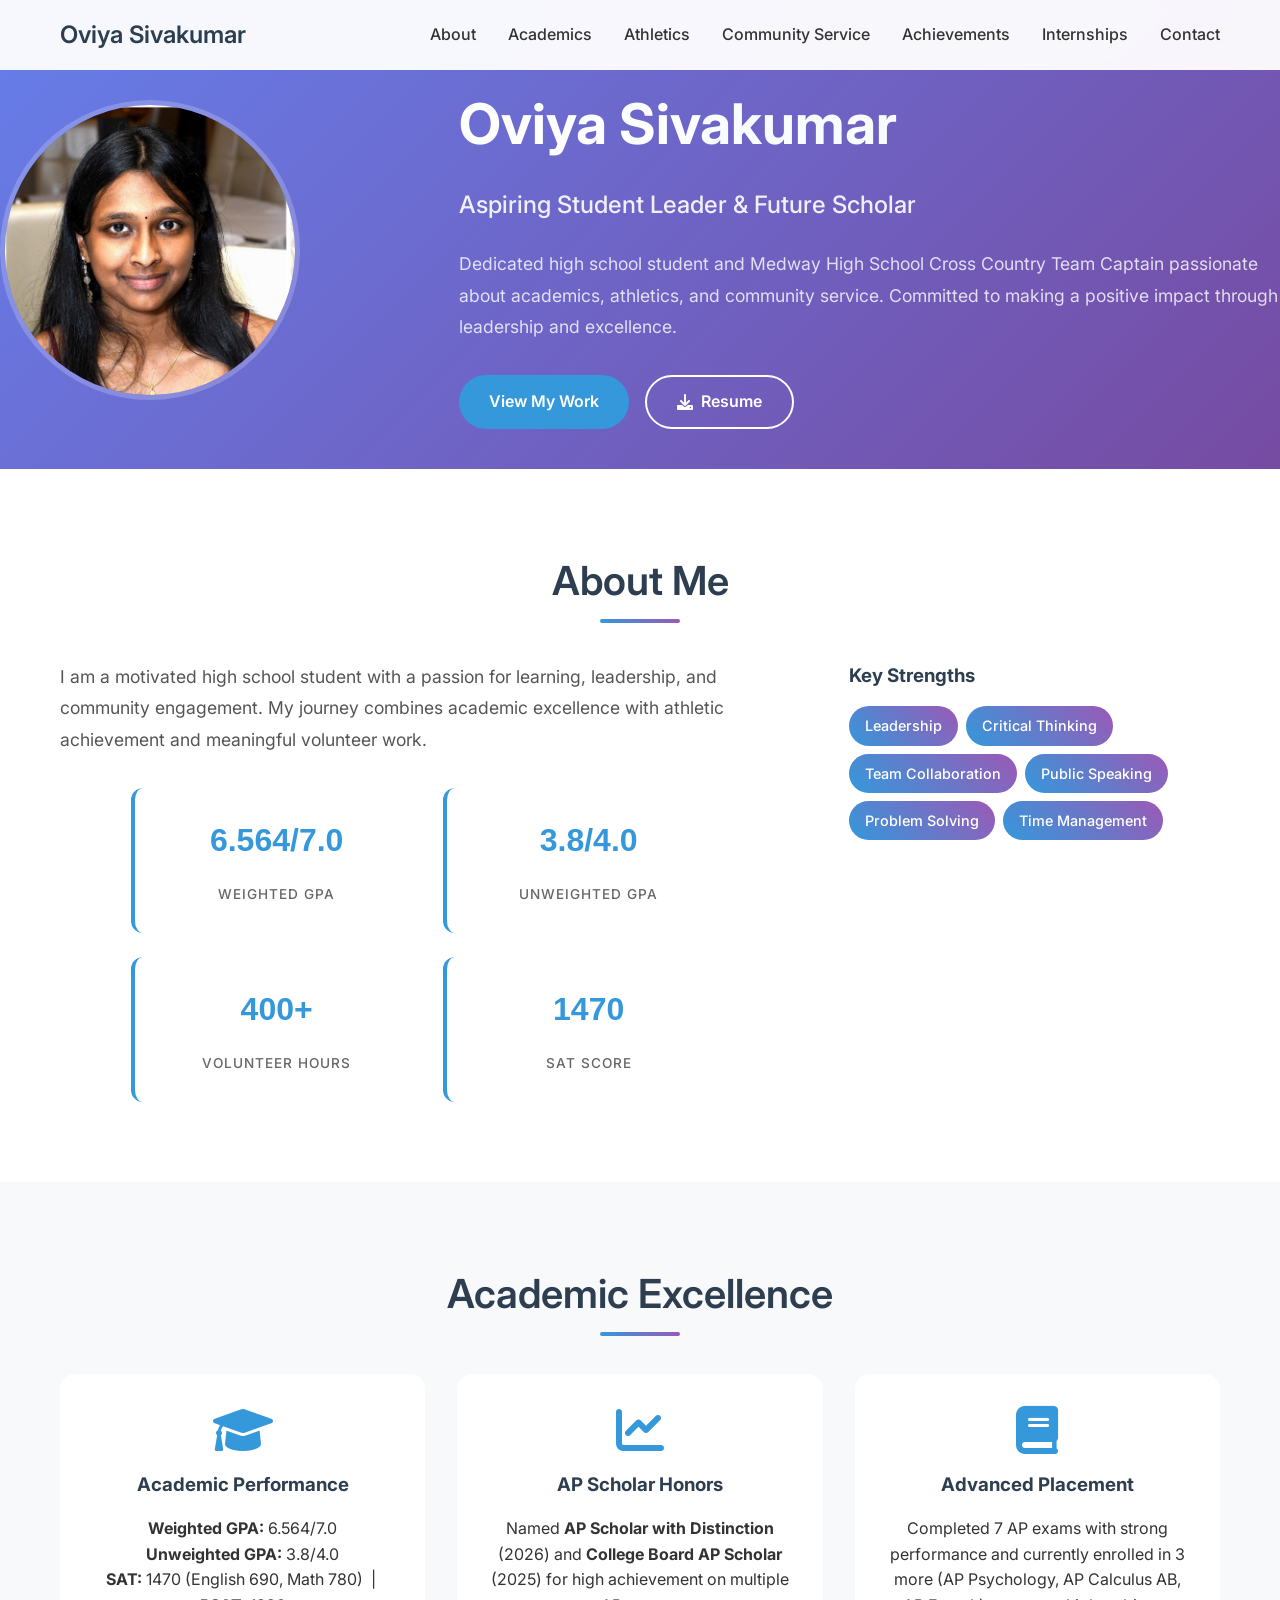
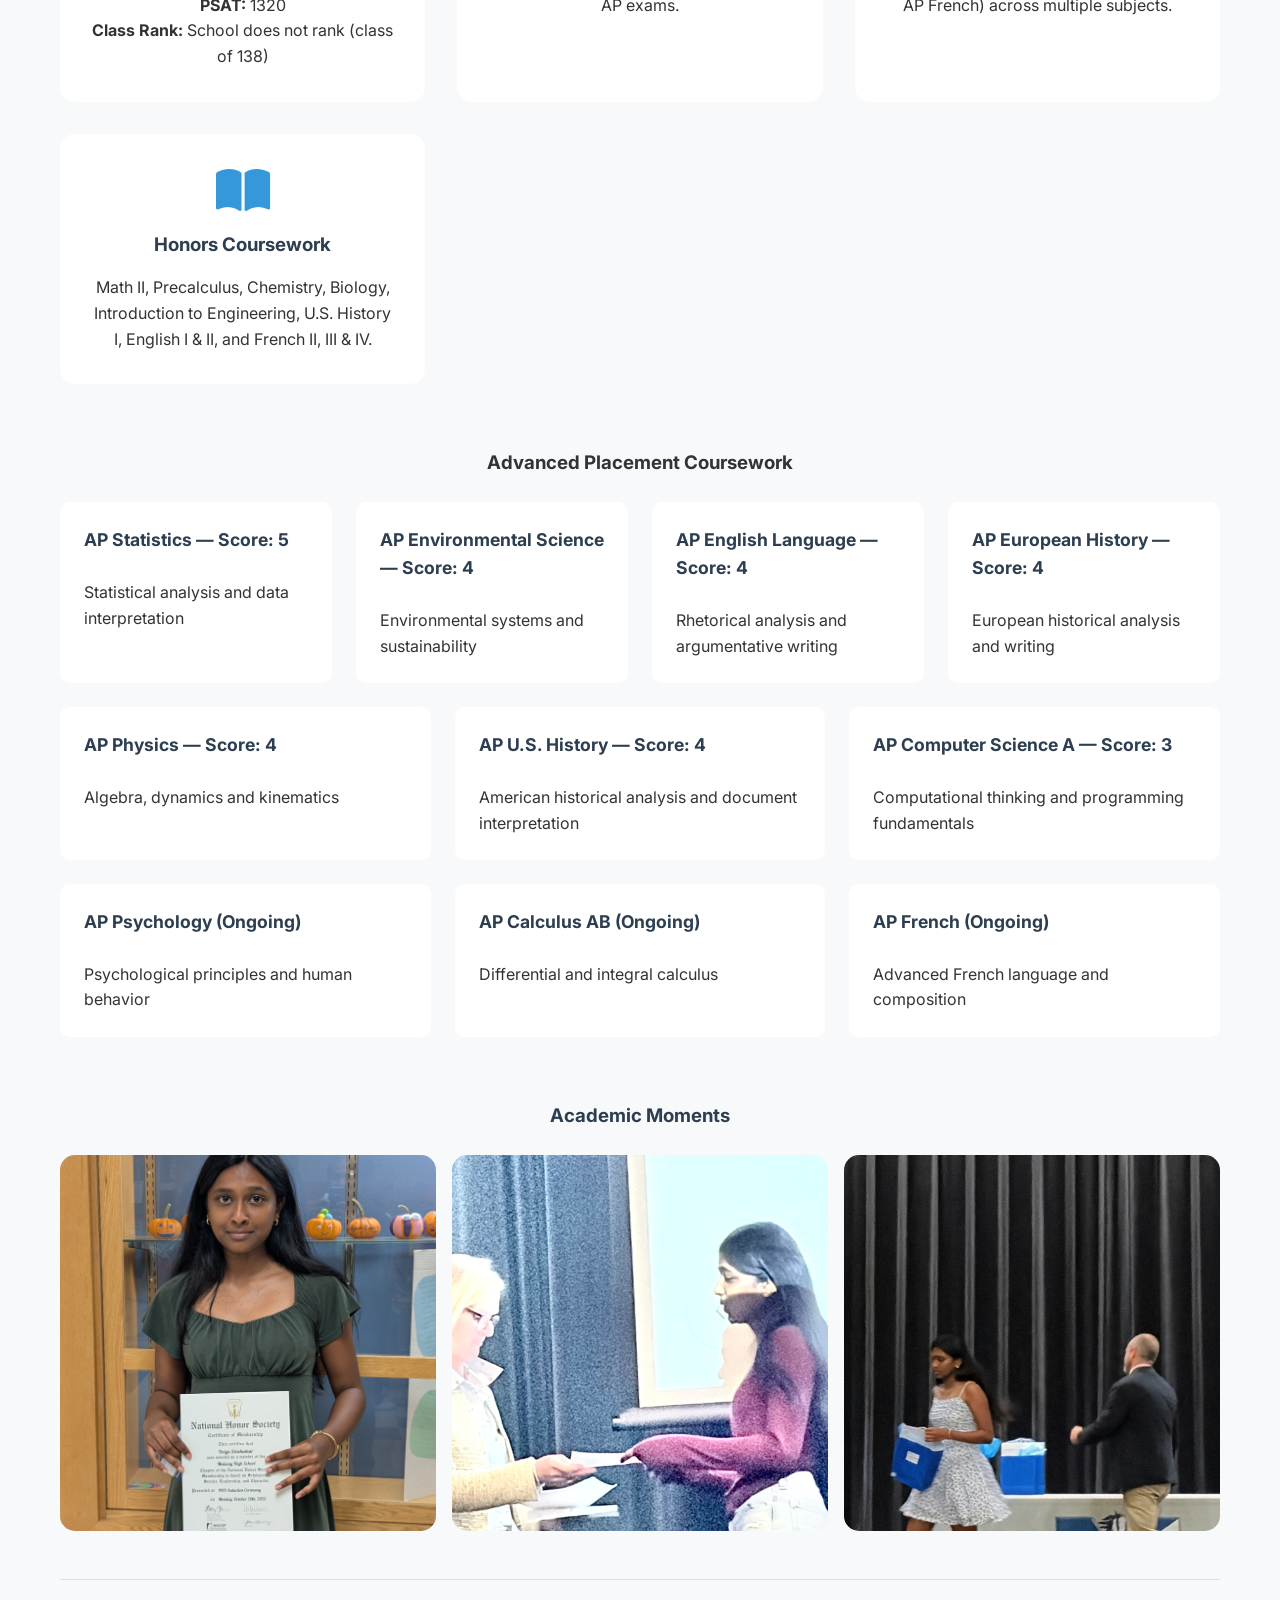
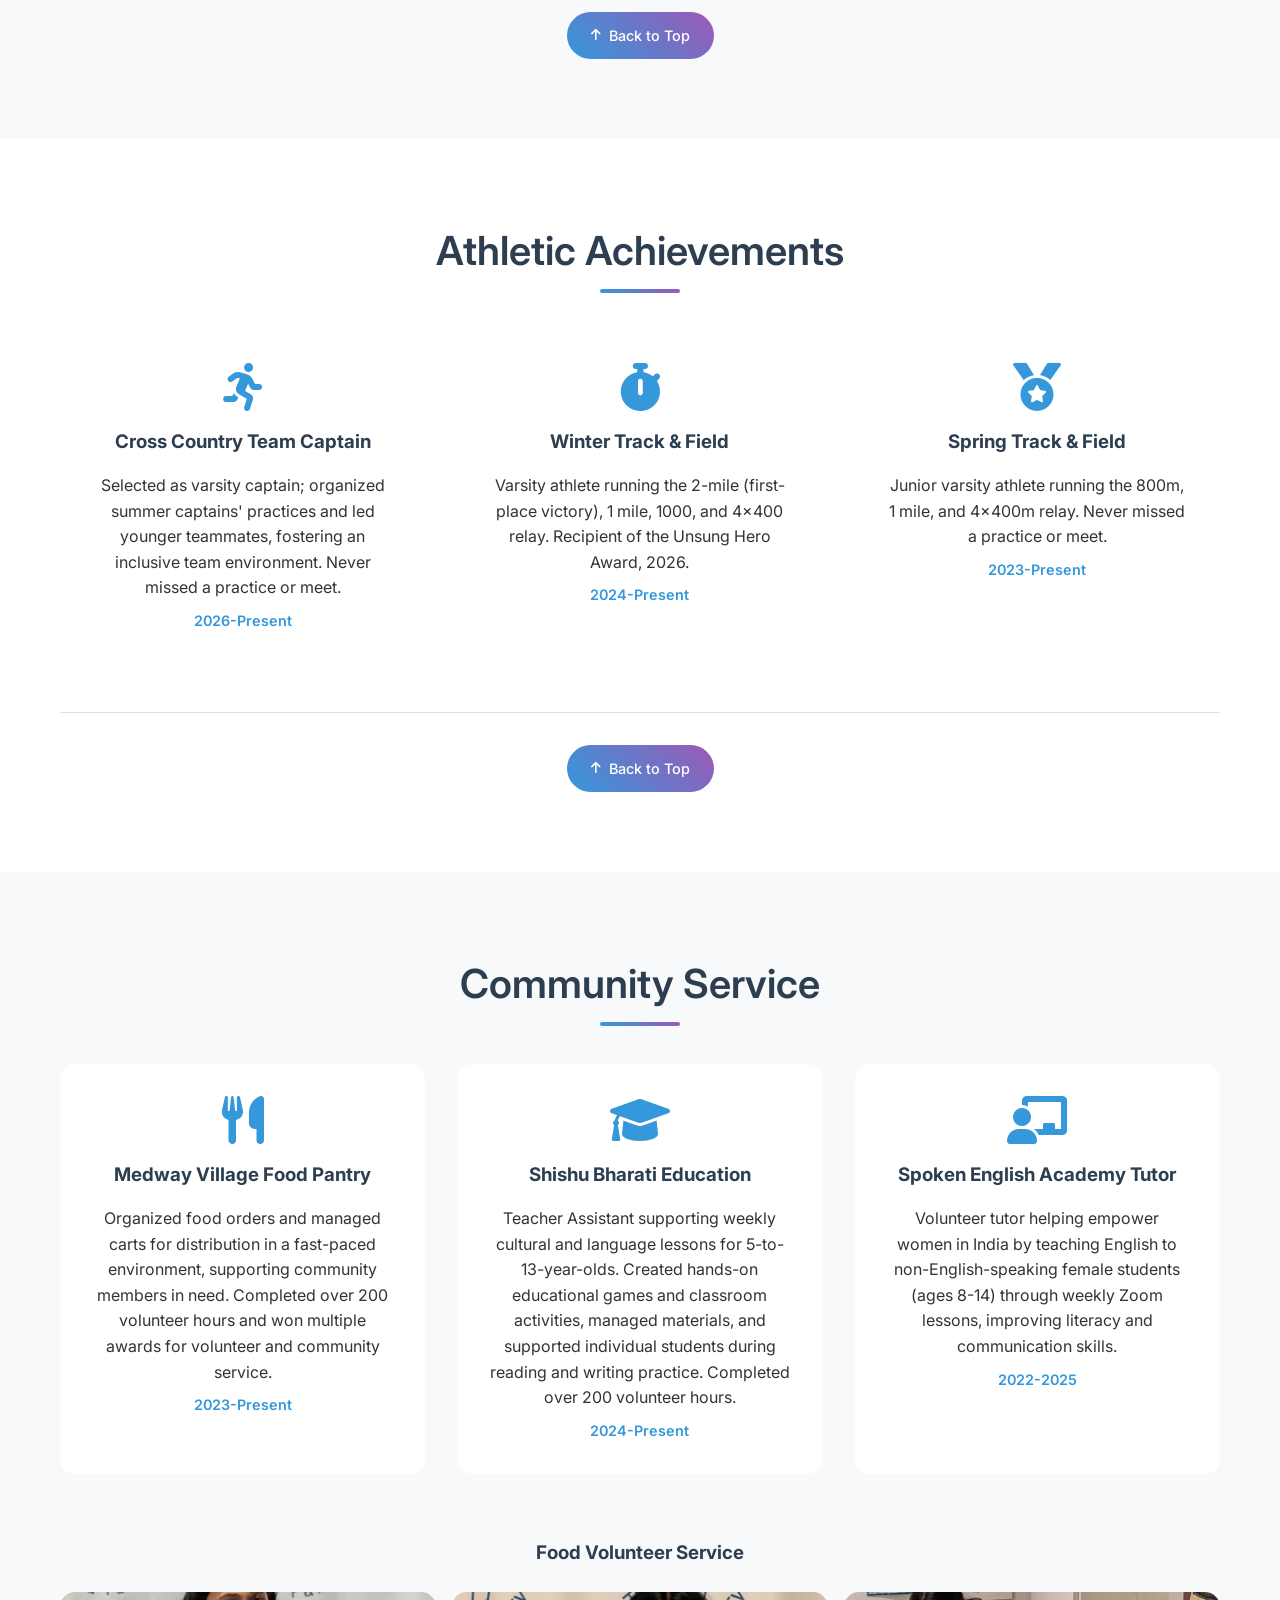
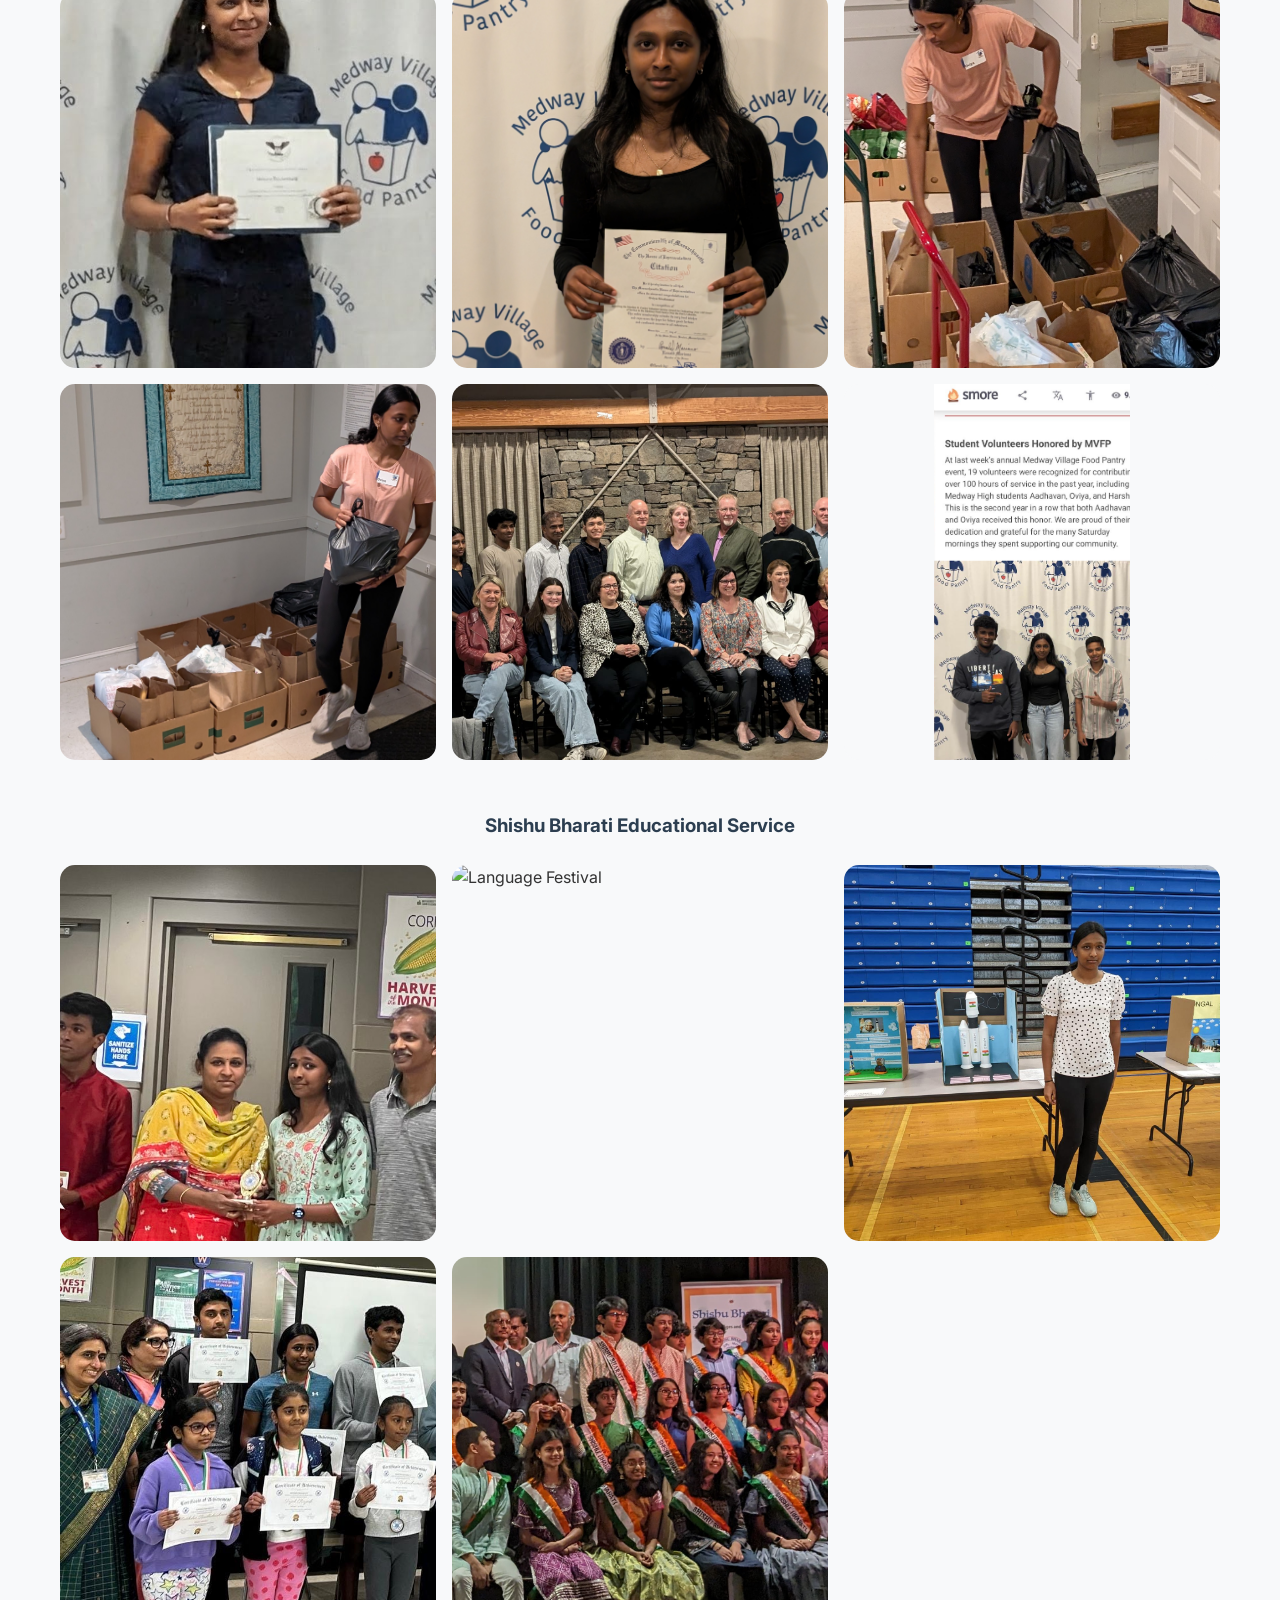
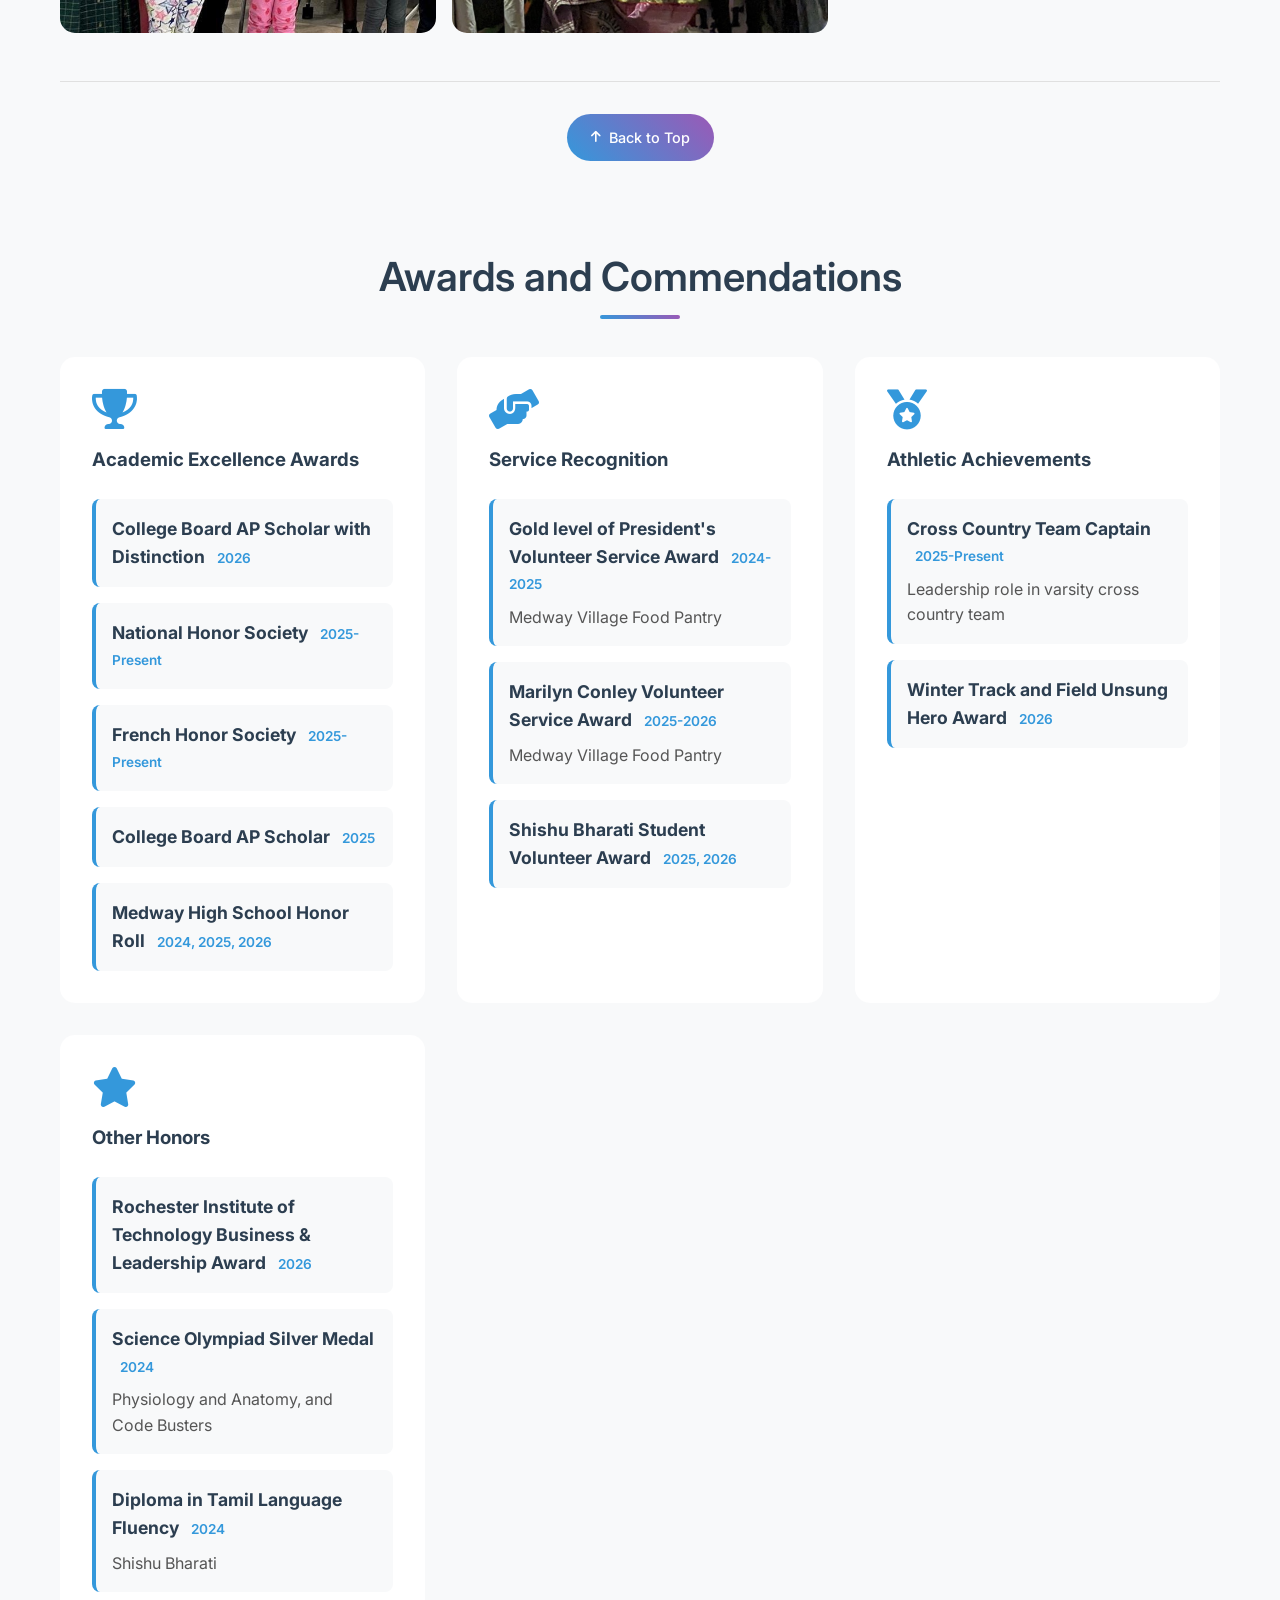
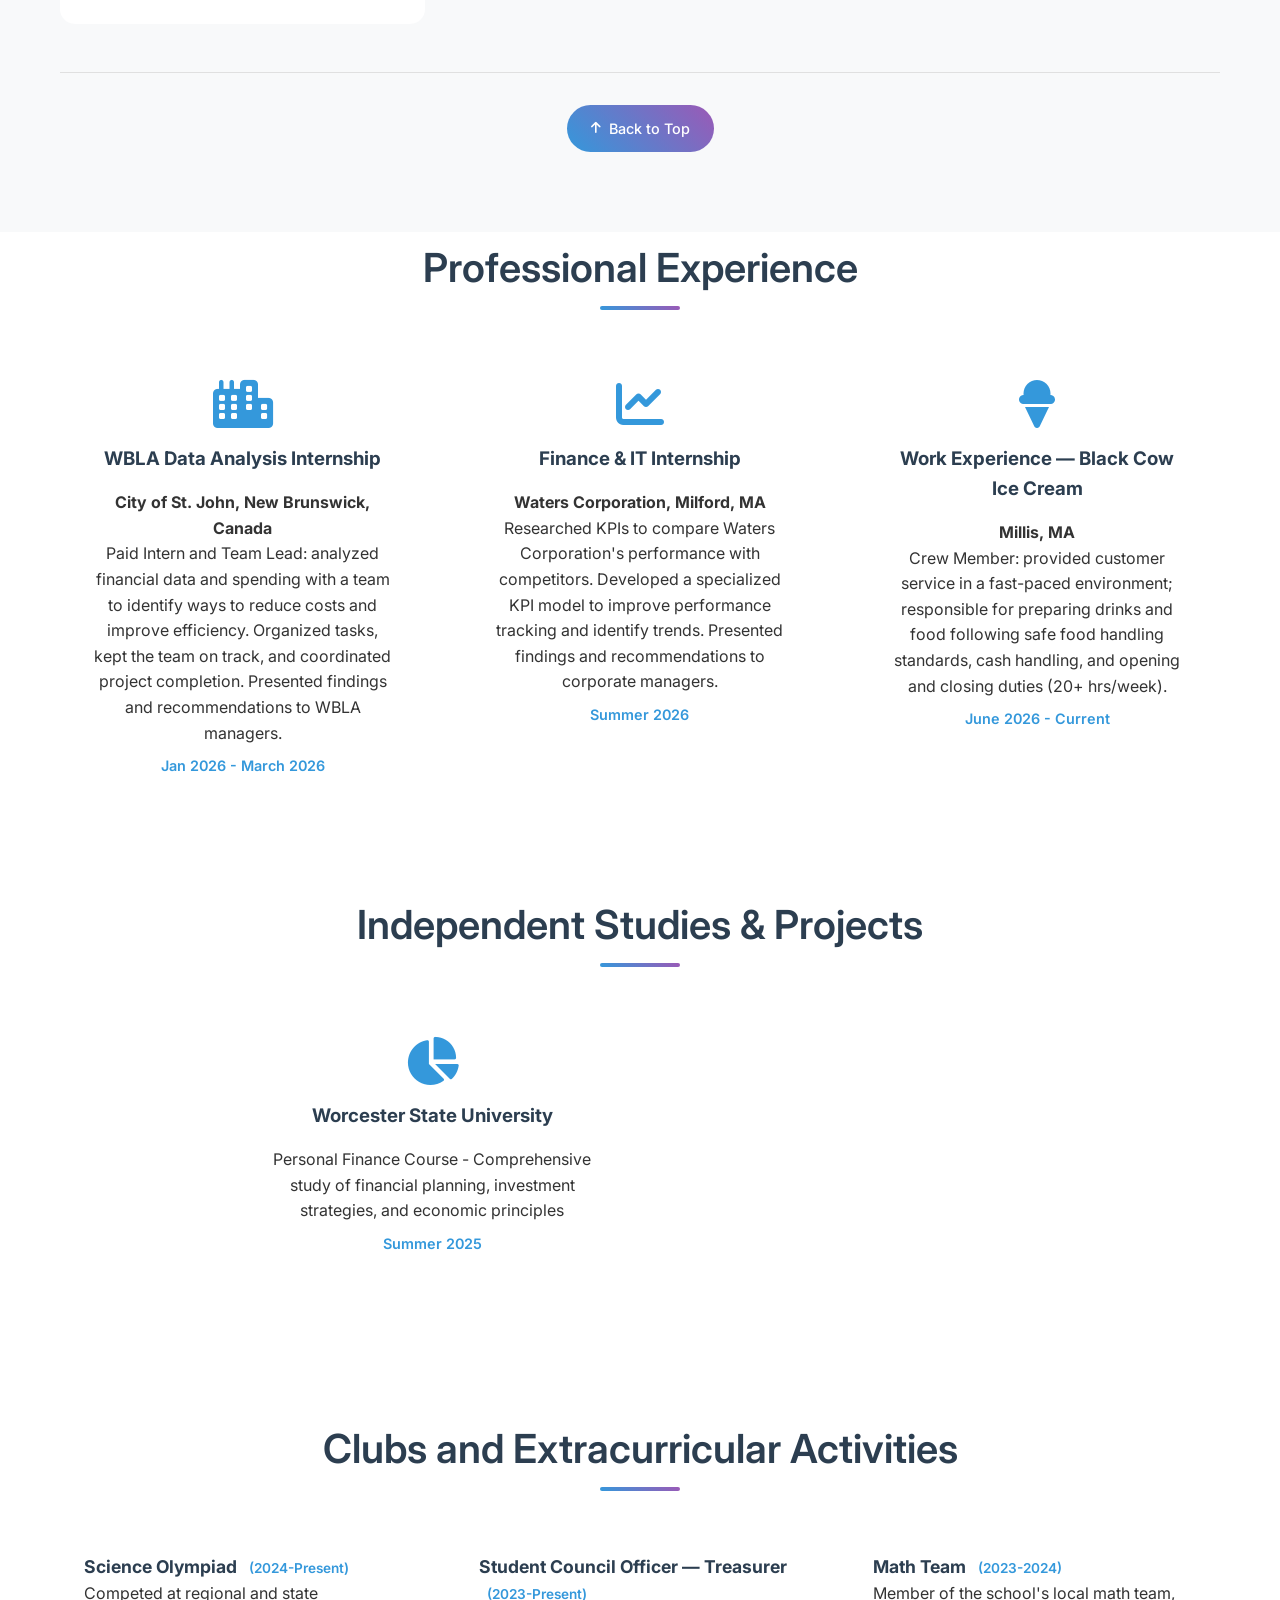
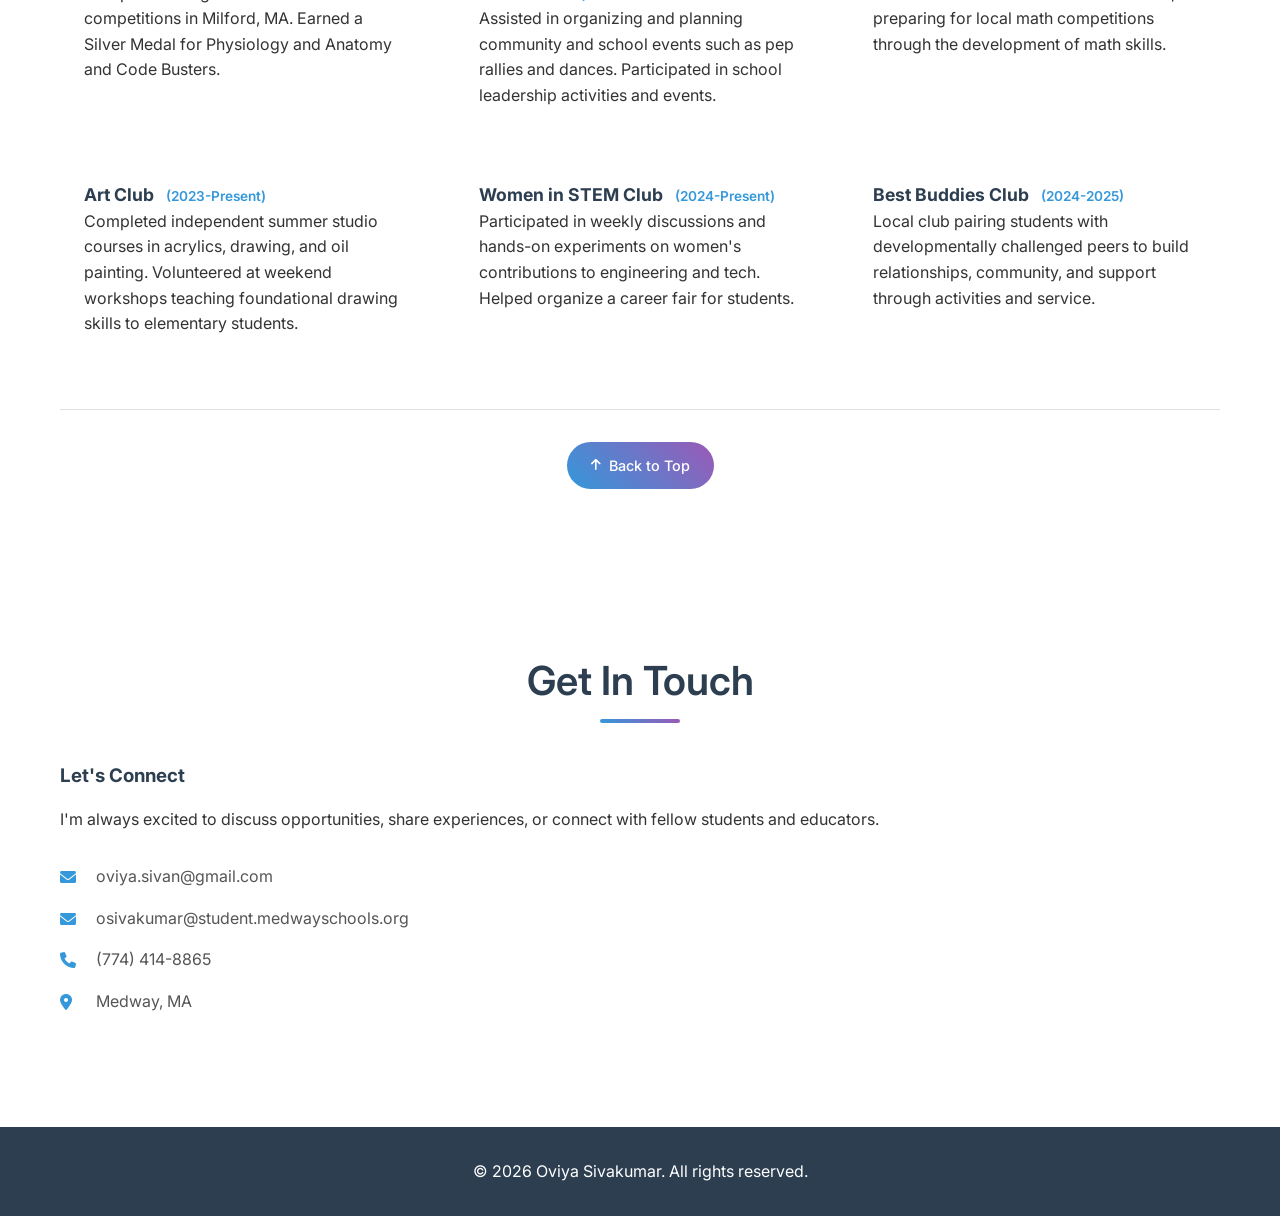
==== classic.html @ e793ec88 "make the web site as artistic style and classic as a separate page" ====
<!DOCTYPE html>
<html lang="en">
<head>
    <meta charset="UTF-8">
    <meta name="viewport" content="width=device-width, initial-scale=1.0">
    <title>Oviya Sivakumar - College Portfolio</title>
    <link rel="stylesheet" href="classic.css">
    <link href="https://fonts.googleapis.com/css2?family=Inter:wght@300;400;500;600;700&display=swap" rel="stylesheet">
    <link rel="stylesheet" href="https://cdnjs.cloudflare.com/ajax/libs/font-awesome/6.0.0/css/all.min.css">
</head>
<body>
    <nav class="navbar">
        <div class="nav-container">
            <div class="nav-logo">
                <h2>Oviya Sivakumar</h2>
            </div>
            <div class="nav-menu">
                <a href="#about" class="nav-link">About</a>
                <a href="#academics" class="nav-link">Academics</a>
                <a href="#athletics" class="nav-link">Athletics</a>
                <a href="#volunteering" class="nav-link">Community Service</a>
                <a href="#awards" class="nav-link">Achievements</a>
                <a href="#internships" class="nav-link">Internships</a>
                <a href="#contact" class="nav-link">Contact</a>
            </div>
            <div class="hamburger">
                <span class="bar"></span>
                <span class="bar"></span>
                <span class="bar"></span>
            </div>
        </div>
    </nav>

    <header class="hero" id="header">
        <div class="hero-content">
            <div class="profile-section">
                <div class="profile-image">
                    <img src="images/profile.jpeg" alt="Oviya Sivakumar" id="profilePhoto">
                </div>
                <div class="profile-text">
                    <h1>Oviya Sivakumar</h1>
                    <p class="tagline">Aspiring Student Leader & Future Scholar</p>
                    <p class="bio">Dedicated high school student and Medway High School Cross Country Team Captain passionate about academics, athletics, and community service. Committed to making a positive impact through leadership and excellence.</p>
                    <div class="cta-buttons">
                        <a href="#academics" class="btn btn-primary">View My Work</a>
                        <a href="documents/oviya-sivakumar-resume.pdf" class="btn btn-secondary" target="_blank">
                            <i class="fas fa-download"></i> Resume
                        </a>
                    </div>
                </div>
            </div>
        </div>
    </header>

    <main>
        <section id="about" class="section">
            <div class="container">
                <h2 class="section-title">About Me</h2>
                <div class="about-grid">
                    <div class="about-text">
                        <p>I am a motivated high school student with a passion for learning, leadership, and community engagement. My journey combines academic excellence with athletic achievement and meaningful volunteer work.</p>
                        <div class="stats">
                            <div class="stat">
                                <span class="stat-number">6.564/7.0</span>
                                <span class="stat-label">WEIGHTED GPA</span>
                            </div>
                            <div class="stat">
                                <span class="stat-number">3.8/4.0</span>
                                <span class="stat-label">UNWEIGHTED GPA</span>
                            </div>
                            <div class="stat">
                                <span class="stat-number">400+</span>
                                <span class="stat-label">Volunteer Hours</span>
                            </div>
                            <div class="stat">
                                <span class="stat-number">1470</span>
                                <span class="stat-label">SAT Score</span>
                            </div>
                        </div>
                    </div>
                    <div class="skills">
                        <h3>Key Strengths</h3>
                        <div class="skill-tags">
                            <span class="tag">Leadership</span>
                            <span class="tag">Critical Thinking</span>
                            <span class="tag">Team Collaboration</span>
                            <span class="tag">Public Speaking</span>
                            <span class="tag">Problem Solving</span>
                            <span class="tag">Time Management</span>
                        </div>
                    </div>
                </div>
                
            </div>
        </section>

        <section id="academics" class="section bg-light">
            <div class="container">
                <h2 class="section-title">Academic Excellence</h2>
                <div class="academics-content">
                    <div class="achievements">
                        <div class="achievement-card">
                            <i class="fas fa-graduation-cap"></i>
                            <h3>Academic Performance</h3>
                            <p><strong>Weighted GPA:</strong> 6.564/7.0<br>
                               <strong>Unweighted GPA:</strong> 3.8/4.0<br>
                               <strong>SAT:</strong> 1470 (English 690, Math 780) &nbsp;|&nbsp; <strong>PSAT:</strong> 1320<br>
                               <strong>Class Rank:</strong> School does not rank (class of 138)</p>
                        </div>
                        <div class="achievement-card">
                            <i class="fas fa-chart-line"></i>
                            <h3>AP Scholar Honors</h3>
                            <p>Named <strong>AP Scholar with Distinction</strong> (2026) and <strong>College Board AP Scholar</strong> (2025) for high achievement on multiple AP exams.</p>
                        </div>
                        <div class="achievement-card">
                            <i class="fas fa-book"></i>
                            <h3>Advanced Placement</h3>
                            <p>Completed 7 AP exams with strong performance and currently enrolled in 3 more (AP Psychology, AP Calculus AB, AP French) across multiple subjects.</p>
                        </div>
                        <div class="achievement-card">
                            <i class="fas fa-book-open"></i>
                            <h3>Honors Coursework</h3>
                            <p>Math II, Precalculus, Chemistry, Biology, Introduction to Engineering, U.S. History I, English I &amp; II,   and French II, III &amp; IV.</p>
                        </div>
                    </div>
                    
                    <div class="coursework-section">
                        <h3>Advanced Placement Coursework</h3>
                        <div class="coursework-grid">
                            <div class="course-item">
                                <strong>AP Statistics — Score: 5</strong> <br/><br/>
                                <p>Statistical analysis and data interpretation</p>
                            </div>

                            <div class="course-item">
                                <strong>AP Environmental Science — Score: 4</strong> <br/><br/>
                                <p>Environmental systems and sustainability</p>
                            </div>

                            <div class="course-item">
                                <strong>AP English Language — Score: 4</strong> <br/><br/>
                                <p>Rhetorical analysis and argumentative writing</p>
                            </div>

                            <div class="course-item">
                                <strong>AP European History — Score: 4</strong> <br/><br/>
                                <p>European historical analysis and writing</p>
                            </div>


                            <div class="course-item">
                                <strong>AP Physics — Score: 4</strong> <br/><br/>
                                <p>Algebra, dynamics and kinematics</p>
                            </div>

                            <div class="course-item">
                                <strong>AP U.S. History — Score: 4</strong> <br/><br/>
                                <p>American historical analysis and document interpretation</p>
                            </div>


                            <div class="course-item">
                                <strong>AP Computer Science A — Score: 3</strong> <br/><br/>
                                <p>Computational thinking and programming fundamentals</p>
                            </div>

                            <div class="course-item">
                                <strong>AP Psychology (Ongoing)</strong> <br/><br/>
                                <p>Psychological principles and human behavior</p>
                            </div>

                            <div class="course-item">
                                <strong>AP Calculus AB (Ongoing)</strong> <br/><br/>
                                <p>Differential and integral calculus</p>
                            </div>

                            <div class="course-item">
                                <strong>AP French (Ongoing)</strong> <br/><br/>
                                <p>Advanced French language and composition</p>
                            </div>
                        </div>
                    </div>
                    
                    <div class="photo-gallery">
                        <h3>Academic Moments</h3>
                        <div class="gallery-grid" id="academicGallery">
                            <div class="gallery-item">
                                <img src="images/academics/medway-honors-certificate.jpg" alt="NHS Award">
                                <div class="overlay">
                                    <span>NHS Award</span>
                                </div>
                            </div>

                            <div class="gallery-item">
                                <img src="images/academics/awards-french-honors.JPG" alt="French Honors Award">
                                <div class="overlay">
                                    <span>French Honors Award</span>
                                </div>
                            </div>

                            <div class="gallery-item">
                                <img src="images/academics/junior-book-award.JPG" alt="Book Award">
                                <div class="overlay">
                                    <span>Book Award</span>
                                </div>
                            </div>
                        </div>
                    </div>
                </div>
                <div class="back-to-top-container">
                    <a href="#header" class="back-to-top"><i class="fas fa-arrow-up"></i> Back to Top</a>
                </div>
            </div>
        </section>

        <section id="athletics" class="section">
            <div class="container">
                <h2 class="section-title">Athletic Achievements</h2>
                <div class="athletics-content">
                    <div class="sports-highlights">
                        <div class="sport-card">
                            <i class="fas fa-running"></i>
                            <h3>Cross Country Team Captain</h3>
                            <p>Selected as varsity captain; organized summer captains' practices and led younger teammates, fostering an inclusive team environment. Never missed a practice or meet.</p>
                            <span class="year">2026-Present</span>
                        </div>
                        <div class="sport-card">
                            <i class="fas fa-stopwatch"></i>
                            <h3>Winter Track & Field</h3>
                            <p>Varsity athlete running the 2-mile (first-place victory), 1 mile, 1000, and 4x400 relay. Recipient of the Unsung Hero Award, 2026.</p>
                            <span class="year">2024-Present</span>
                        </div>
                        <div class="sport-card">
                            <i class="fas fa-medal"></i>
                            <h3>Spring Track & Field</h3>
                            <p>Junior varsity athlete running the 800m, 1 mile, and 4x400m relay. Never missed a practice or meet.</p>
                            <span class="year">2023-Present</span>
                        </div>
                    </div>
                  
                </div>
                <div class="back-to-top-container">
                    <a href="#header" class="back-to-top"><i class="fas fa-arrow-up"></i> Back to Top</a>
                </div>
            </div>
        </section>

        <section id="volunteering" class="section bg-light">
            <div class="container">
                <h2 class="section-title">Community Service</h2>
                <div class="volunteering-content">
                    <div class="service-highlights">
                        <div class="service-card">
                            <i class="fas fa-utensils"></i>
                            <h3>Medway Village Food Pantry</h3>
                            <p>Organized food orders and managed carts for distribution in a fast-paced environment, supporting community members in need. Completed over 200 volunteer hours and won multiple awards for volunteer and community service.</p>
                            <span class="year">2023-Present</span>
                        </div>
                        <div class="service-card">
                            <i class="fas fa-graduation-cap"></i>
                            <h3>Shishu Bharati Education</h3>
                            <p>Teacher Assistant supporting weekly cultural and language lessons for 5-to-13-year-olds. Created hands-on educational games and classroom activities, managed materials, and supported individual students during reading and writing practice. Completed over 200 volunteer hours.</p>
                            <span class="year">2024-Present</span>
                        </div>
                        <div class="service-card">
                            <i class="fas fa-chalkboard-teacher"></i>
                            <h3>Spoken English Academy Tutor</h3>
                            <p>Volunteer tutor helping empower women in India by teaching English to non-English-speaking female students (ages 8-14) through weekly Zoom lessons, improving literacy and communication skills.</p>
                            <span class="year">2022-2025</span>
                        </div>
                    </div>
                    <div class="photo-gallery">
                        <h3>Food Volunteer Service</h3>
                        <div class="gallery-grid" id="foodVolunteerGallery">
                            
                            <div class="gallery-item">
                                <img src="images/volunteering/presidents-gold-award.JPG" alt="President's Gold Award">
                                <div class="overlay">
                                    <span>President's Gold Award</span>
                                </div>
                            </div>

                            <div class="gallery-item">
                                <img src="images/volunteering/food-volunteer-2nd-year-cert.jpg" alt="2nd Year Service Award">
                                <div class="overlay">
                                    <span>2nd Year Service Award</span>
                                </div>
                            </div>

                            <div class="gallery-item">
                                <img src="images/volunteering/food-volunteer-service1.jpg" alt="Serving">
                                <div class="overlay">
                                    <span>Serving</span>
                                </div>
                            </div>

                            <div class="gallery-item">
                                <img src="images/volunteering/food-volunteer-service2.jpg" alt="Serving">
                                <div class="overlay">
                                    <span>Serving</span>
                                </div>
                            </div>

                            <div class="gallery-item">
                                <img src="images/volunteering/food-volunteer-group.jpg" alt="Award Ceremony">
                                <div class="overlay">
                                    <span>Award Ceremony</span>
                                </div>
                            </div>

                            <div class="gallery-item">
                                <img src="images/volunteering/food-volunteer-media-recognition.png" alt="Media recognition">
                                <div class="overlay">
                                    <span>Media recognition</span>
                                </div>
                            </div>


                        </div>
                        <br/><br/>
                        <h3>Shishu Bharati Educational Service</h3>
                            <div class="gallery-grid" id="shishuBharatiGallery">
                                <div class="gallery-item">
                                    <img src="images/volunteering/shishu-bharati-cert-award.jpeg" alt="Trophy Presentation">
                                    <div class="overlay">
                                        <span>Diploma Trophy Presentation</span>
                                    </div>
                                </div>
                            
                                <div class="gallery-item">
                                    <img src="images/volunteering/shishu-bharati4.jpeg" alt="Language Festival">
                                    <div class="overlay">
                                        <span>Language Day Celebration</span>
                                    </div>
                                </div>

                                <div class="gallery-item">
                                    <img src="images/volunteering/shishu-bharati1.jpeg" alt="Tamil Skills">
                                    <div class="overlay">
                                        <span>Indian Culture Diaroma</span>
                                    </div>
                                </div>

                                <div class="gallery-item">
                                    <img src="images/volunteering/shishu-bharati-essay.jpg" alt="Essay Competition Award">
                                    <div class="overlay">
                                        <span>Essay Competition Award</span>
                                    </div>
                                </div>
                                <div class="gallery-item">
                                    <img src="images/volunteering/shishu-bharati-grad.jpg" alt="Diploma Graduation Group">
                                    <div class="overlay">
                                        <span>Diploma Graduation Ceremony</span>
                                    </div>
                                </div>

                        </div>
                    </div>
                </div>
                <div class="back-to-top-container">
                    <a href="#header" class="back-to-top"><i class="fas fa-arrow-up"></i> Back to Top</a>
                </div>
            </div>
        </section>

        <section id="awards" class="section bg-light">
            <div class="container">
                <h2 class="section-title">Awards and Commendations</h2>
                <div class="awards-content">
                    <div class="awards-grid">
                        <div class="award-card">
                            <i class="fas fa-trophy"></i>
                            <h3>Academic Excellence Awards</h3>
                            <div class="award-list">
                                <div class="award-item">
                                    <strong>College Board AP Scholar with Distinction</strong> <span class="year">2026</span>
                                </div>

                                <div class="award-item">
                                    <strong>National Honor Society</strong> <span class="year">2025-Present</span>
                                </div>

                                
                                <div class="award-item">
                                    <strong>French Honor Society</strong> <span class="year">2025-Present</span>
                                </div>
                                <div class="award-item">
                                    <strong>College Board AP Scholar</strong> <span class="year">2025</span>
                                </div>

                                <div class="award-item">
                                    <strong>Medway High School Honor Roll</strong> <span class="year">2024, 2025, 2026</span>
                                </div>

                                
                            </div>
                        </div>

                        <div class="award-card">
                            <i class="fas fa-hands-helping"></i>
                            <h3>Service Recognition</h3>
                            <div class="award-list">
                                <div class="award-item">
                                    <strong>Gold level of President's Volunteer Service Award</strong> <span class="year">2024-2025</span>
                                    <p>Medway Village Food Pantry</p>
                                </div>
                                <div class="award-item">
                                    <strong>Marilyn Conley Volunteer Service Award</strong> <span class="year">2025-2026</span>
                                    <p>Medway Village Food Pantry</p>
                                </div>
                                <div class="award-item">
                                    <strong>Shishu Bharati Student Volunteer Award</strong> <span class="year">2025, 2026</span>
                                </div>
                            </div>
                        </div>

                        <div class="award-card">
                            <i class="fas fa-medal"></i>
                            <h3>Athletic Achievements</h3>
                            <div class="award-list">
                                <div class="award-item">
                                    <strong>Cross Country Team Captain</strong> <span class="year">2025-Present</span>
                                    <p>Leadership role in varsity cross country team</p>
                                </div>
                                <div class="award-item">
                                    <strong>Winter Track and Field Unsung Hero Award</strong> <span class="year">2026</span>
                                </div>
                            </div>
                        </div>

                        <div class="award-card">
                            <i class="fas fa-star"></i>
                            <h3>Other Honors</h3>
                            <div class="award-list">
                                <div class="award-item">
                                    <strong>Rochester Institute of Technology Business & Leadership Award</strong> <span class="year">2026</span>
                                </div>
                                <div class="award-item">
                                    <strong>Science Olympiad Silver Medal</strong> <span class="year">2024</span>
                                    <p>Physiology and Anatomy, and Code Busters</p>
                                </div>
                                <div class="award-item">
                                    <strong>Diploma in Tamil Language Fluency</strong> <span class="year">2024</span>
                                    <p>Shishu Bharati</p>
                                </div>
                            </div>
                        </div>

                    </div>
                </div>
                <div class="back-to-top-container">
                    <a href="#header" class="back-to-top"><i class="fas fa-arrow-up"></i> Back to Top</a>
                </div>
            </div>
        </section>

        <section id="internships" class="section">
            <div class="container">
                <h2 class="section-title">Professional Experience</h2>
                <div class="internships-content">
                    <div class="internship-highlights">
                        <div class="internship-card">
                            <i class="fas fa-city"></i>
                            <h3>WBLA Data Analysis Internship</h3>
                            <p><strong>City of St. John, New Brunswick, Canada</strong><br>Paid Intern and Team Lead: analyzed financial data and spending with a team to identify ways to reduce costs and improve efficiency. Organized tasks, kept the team on track, and coordinated project completion. Presented findings and recommendations to WBLA managers.</p>
                            <span class="year">Jan 2026 - March 2026</span>
                        </div>
                        <div class="internship-card">
                            <i class="fas fa-chart-line"></i>
                            <h3>Finance & IT Internship</h3>
                            <p><strong>Waters Corporation, Milford, MA</strong><br>Researched KPIs to compare Waters Corporation's performance with competitors. Developed a specialized KPI model to improve performance tracking and identify trends. Presented findings and recommendations to corporate managers.</p>
                            <span class="year">Summer 2026</span>
                        </div>
                        <div class="internship-card">
                            <i class="fas fa-ice-cream"></i>
                            <h3>Work Experience — Black Cow Ice Cream</h3>
                            <p><strong>Millis, MA</strong><br>Crew Member: provided customer service in a fast-paced environment; responsible for preparing drinks and food following safe food handling standards, cash handling, and opening and closing duties (20+ hrs/week).</p>
                            <span class="year">June 2026 - Current</span>
                        </div>
                    </div>
                    
                </div>
            </div>
        </section>

        <section id="projects" class="section">
            <div class="container">
                <h2 class="section-title">Independent Studies & Projects</h2>
                <div class="projects-content">
                    <div class="projects-grid">
                        <div class="project-card">
                            <i class="fas fa-chart-pie"></i>
                            <h3>Worcester State University</h3>
                            <p>Personal Finance Course - Comprehensive study of financial planning, investment strategies, and economic principles</p>
                            <span class="year">Summer 2025</span>
                        </div>
                    </div>
                </div>
            </div>
        </section>

        <section id="skills" class="section">
            <div class="container">
                <h2 class="section-title">Clubs and Extracurricular Activities</h2>
                <div class="clubs-section">
                        <div class="clubs-grid">
                            
                            <div class="club-item">
                                <strong>Science Olympiad</strong> <span class="year">(2024-Present)</span>
                                <p>Competed at regional and state competitions in Milford, MA. Earned a Silver Medal for Physiology and Anatomy and Code Busters.</p>
                            </div>
                            <div class="club-item">
                                <strong>Student Council Officer — Treasurer</strong> <span class="year">(2023-Present)</span>
                                <p>Assisted in organizing and planning community and school events such as pep rallies and dances. Participated in school leadership activities and events.</p>
                            </div>
                            <div class="club-item">
                                <strong>Math Team</strong> <span class="year">(2023-2024)</span>
                                <p>Member of the school's local math team, preparing for local math competitions through the development of math skills.</p>
                            </div>
                            <div class="club-item">
                                <strong>Art Club</strong> <span class="year">(2023-Present)</span>
                                <p>Completed independent summer studio courses in acrylics, drawing, and oil painting. Volunteered at weekend workshops teaching foundational drawing skills to elementary students.</p>
                            </div>
                            <div class="club-item">
                                <strong>Women in STEM Club</strong> <span class="year">(2024-Present)</span>
                                <p>Participated in weekly discussions and hands-on experiments on women's contributions to engineering and tech. Helped organize a career fair for students.</p>
                            </div>
                            <div class="club-item">
                                <strong>Best Buddies Club</strong> <span class="year">(2024-2025)</span>
                                <p>Local club pairing students with developmentally challenged peers to build relationships, community, and support through activities and service.</p>
                            </div>
                            
                        </div>
                    </div>
                <div class="back-to-top-container">
                    <a href="#header" class="back-to-top"><i class="fas fa-arrow-up"></i> Back to Top</a>
                </div>
            </div>  
        </section>
        
        

        <section id="contact" class="section">
            <div class="container">
                <h2 class="section-title">Get In Touch</h2>
                <div class="contact-content">
                    <div class="contact-info">
                        <h3>Let's Connect</h3>
                        <p>I'm always excited to discuss opportunities, share experiences, or connect with fellow students and educators.</p>
                        <div class="contact-methods">
                            <div class="contact-item">
                                <i class="fas fa-envelope"></i>
                                <a href="mailto:oviya.sivan@gmail.com">oviya.sivan@gmail.com</a>
                            </div>
                            <div class="contact-item">
                                <i class="fas fa-envelope"></i>
                                <a href="mailto:osivakumar@student.medwayschools.org">osivakumar@student.medwayschools.org</a>
                            </div>
                            <div class="contact-item">
                                <i class="fas fa-phone"></i>
                                <span>(774) 414-8865</span>
                            </div>
                            <div class="contact-item">
                                <i class="fas fa-map-marker-alt"></i>
                                <span>Medway, MA</span>
                            </div>
                        </div>
                    </div>
                </div>
            </div>
        </section>
    </main>

    <footer class="footer">
        <div class="container">
            <p>&copy; 2026 Oviya Sivakumar. All rights reserved.</p>
        </div>
    </footer>

    <script src="classic.js"></script>
</body>
</html>
---- classic.css ----
* {
    margin: 0;
    padding: 0;
    box-sizing: border-box;
}

body {
    font-family: 'Inter', sans-serif;
    line-height: 1.6;
    color: #333;
    overflow-x: hidden;
}

/* Use default cursor behavior for all elements */
* {
    cursor: default;
}

.container {
    max-width: 1200px;
    margin: 0 auto;
    padding: 0 20px;
}

.navbar {
    position: fixed;
    top: 0;
    width: 100%;
    background: rgba(255, 255, 255, 0.95);
    backdrop-filter: blur(10px);
    z-index: 2000;
    padding: 1rem 0;
    transition: all 0.3s ease;
}

.nav-container {
    max-width: 1200px;
    margin: 0 auto;
    padding: 0 20px;
    display: flex;
    justify-content: space-between;
    align-items: center;
}

.nav-logo h2 {
    color: #2c3e50;
    font-weight: 600;
}

.nav-menu {
    display: flex;
    gap: 2rem;
}

.nav-link {
    text-decoration: none;
    color: #333;
    font-weight: 500;
    transition: color 0.3s ease;
    position: relative;
}

.nav-link:hover {
    color: #3498db;
}

.nav-link::after {
    content: '';
    position: absolute;
    width: 0;
    height: 2px;
    bottom: -5px;
    left: 0;
    background-color: #3498db;
    transition: width 0.3s ease;
}

.nav-link:hover::after {
    width: 100%;
}

.hamburger {
    display: none;
    flex-direction: column;
}

.bar {
    width: 25px;
    height: 3px;
    background-color: #333;
    margin: 3px 0;
    transition: 0.3s;
}

.hero {
    min-height: 50vh;
    background: linear-gradient(135deg, #667eea 0%, #764ba2 100%);
    display: flex;
    align-items: center;
    padding-top: 80px;
    padding-bottom: 40px;
    color: white;
    position: relative;
    z-index: 0;
}

.hero-content {
    width: 100%;
}

.profile-section {
    display: grid;
    grid-template-columns: 1fr 2fr;
    gap: 3rem;
    align-items: center;
}

.profile-image {
    position: relative;
}

.profile-image img {
    width: 300px;
    height: 300px;
    border-radius: 50%;
    object-fit: cover;
    border: 5px solid rgba(255, 255, 255, 0.2);
}

.profile-text h1 {
    font-size: 3.5rem;
    font-weight: 700;
    margin-bottom: 1rem;
    background: linear-gradient(45deg, #fff, #f0f8ff);
    -webkit-background-clip: text;
    -webkit-text-fill-color: transparent;
    background-clip: text;
}

.tagline {
    font-size: 1.5rem;
    margin-bottom: 1.5rem;
    color: rgba(255, 255, 255, 0.9);
    font-weight: 500;
}

.bio {
    font-size: 1.1rem;
    margin-bottom: 2rem;
    line-height: 1.8;
    color: rgba(255, 255, 255, 0.8);
}

.cta-buttons {
    display: flex;
    gap: 1rem;
}

.btn {
    padding: 12px 30px;
    border: none;
    border-radius: 50px;
    text-decoration: none;
    font-weight: 600;
    transition: all 0.3s ease;
    display: inline-flex;
    align-items: center;
    gap: 0.5rem;
}

.btn-primary {
    background: #3498db;
    color: white;
}

.btn-primary:hover {
    background: #2980b9;
    transform: translateY(-2px);
}

.btn-secondary {
    background: transparent;
    color: white;
    border: 2px solid white;
}

.btn-secondary:hover {
    background: white;
    color: #667eea;
    transform: translateY(-2px);
}

.section {
    padding: 5rem 0;
    scroll-margin-top: 6rem;
    position: relative;
    z-index: 1;
}

#awards.section,
#internships.section,
#projects.section {
    padding-top: 0.25rem;
}

#skills.section {
    padding-top: 0.1rem;
}

.bg-light {
    background-color: #f8f9fa;
}

.section-title {
    text-align: center;
    font-size: 2.5rem;
    font-weight: 600;
    margin-bottom: 3rem;
    color: #2c3e50;
    position: relative;
}

.section-title::after {
    content: '';
    position: absolute;
    width: 80px;
    height: 4px;
    background: linear-gradient(45deg, #3498db, #9b59b6);
    bottom: -10px;
    left: 50%;
    transform: translateX(-50%);
    border-radius: 2px;
}

.about-grid {
    display: grid;
    grid-template-columns: 2fr 1fr;
    gap: 3rem;
    align-items: start;
}

.about-text {
    font-size: 1.1rem;
    line-height: 1.8;
    color: #555;
}

.stats {
    display: grid;
    grid-template-columns: repeat(2, 1fr);
    gap: 1.5rem;
    margin-top: 2rem;
    max-width: 600px;
    margin-left: auto;
    margin-right: auto;
}

.stat {
    background: white;
    padding: 1.5rem;
    border-radius: 12px;
    text-align: center;
    transition: transform 0.3s ease;
    border-left: 4px solid #3498db;
}

.stat:hover {
    transform: translateY(-3px);
}

.stat-number {
    display: block;
    font-size: 2rem;
    font-weight: 700;
    color: #3498db;
    margin-bottom: 0.5rem;
    font-family: Arial, sans-serif !important;
    font-variant-numeric: normal !important;
    font-feature-settings: "tnum" 0, "lnum" 0, "pnum" 1 !important;
}

.stat-label {
    font-size: 0.85rem;
    color: #666;
    text-transform: uppercase;
    letter-spacing: 1px;
    font-weight: 500;
}

.skills h3 {
    margin-bottom: 1rem;
    color: #2c3e50;
}

.skill-tags {
    display: flex;
    flex-wrap: wrap;
    gap: 0.5rem;
}

.tag {
    background: linear-gradient(45deg, #3498db, #9b59b6);
    color: white;
    padding: 8px 16px;
    border-radius: 25px;
    font-size: 0.9rem;
    font-weight: 500;
}

.academics-content,
.athletics-content,
.volunteering-content {
    display: grid;
    gap: 3rem;
}

.achievements,
.sports-highlights,
.service-highlights {
    display: grid;
    grid-template-columns: repeat(auto-fit, minmax(300px, 1fr));
    gap: 2rem;
}

.achievement-card,
.sport-card,
.service-card {
    background: white;
    padding: 2rem;
    border-radius: 15px;
    text-align: center;
    transition: transform 0.3s ease;
}

.achievement-card:hover,
.sport-card:hover,
.service-card:hover {
    transform: translateY(-5px);
}

.achievement-card i,
.sport-card i,
.service-card i {
    font-size: 3rem;
    color: #3498db;
    margin-bottom: 1rem;
}

.achievement-card h3,
.sport-card h3,
.service-card h3 {
    margin-bottom: 1rem;
    color: #2c3e50;
}

.photo-gallery {
    margin-top: 2rem;
}

.photo-gallery h3 {
    margin-bottom: 1.5rem;
    color: #2c3e50;
    text-align: center;
}

/* Media recognition links */
.media-link {
    color: #3498db;
    text-decoration: none;
    font-weight: 500;
    font-size: 0.9rem;
    transition: color 0.3s ease;
    display: inline-block;
    margin-top: 0.5rem;
}

.media-link:hover {
    color: #2980b9;
    text-decoration: underline;
}

.gallery-grid {
    display: grid;
    grid-template-columns: repeat(auto-fit, minmax(250px, 1fr));
    gap: 1rem;
}

#foodVolunteerGallery,
#shishuBharatiGallery {
    grid-template-columns: repeat(3, 1fr);
}

.gallery-item {
    position: relative;
    border-radius: 15px;
    overflow: hidden;
    aspect-ratio: 1;
    transition: transform 0.3s ease;
}

.gallery-item:hover {
    transform: scale(1.05);
}

.gallery-item img {
    width: 100%;
    height: 100%;
    object-fit: cover;
}

/* Specific positioning for food-volunteer1 image to show head/top portion */
img[src*="food-volunteer1.jpeg"] {
    object-position: center top;
}

/* food-volunteer-media-recognition.png is a tall screenshot; show it in full in the gallery */
img[src*="food-volunteer-media-recognition.png"] {
    object-fit: contain !important;
    object-position: center center !important;
    background: #f8f9fa;
}

.overlay {
    position: absolute;
    bottom: 0;
    left: 0;
    right: 0;
    background: linear-gradient(transparent, rgba(0, 0, 0, 0.8));
    color: white;
    padding: 1rem;
    transform: translateY(100%);
    transition: transform 0.3s ease;
}

.gallery-item:hover .overlay {
    transform: translateY(0);
}

.contact-content {
    display: grid;
    grid-template-columns: 1fr;
    gap: 3rem;
}

.contact-info {
    text-align: left;
}

.contact-info h3 {
    margin-bottom: 1rem;
    color: #2c3e50;
}

.contact-methods {
    margin: 2rem 0;
}

.contact-item {
    display: flex;
    align-items: center;
    gap: 1rem;
    margin-bottom: 1rem;
    color: #555;
}

.contact-item i {
    color: #3498db;
    width: 20px;
}

.contact-item a {
    color: #555;
    text-decoration: none;
}

.contact-item a:hover {
    color: #3498db;
    text-decoration: underline;
}

.social-links {
    display: flex;
    gap: 1rem;
    margin-top: 2rem;
}

.social-link {
    width: 50px;
    height: 50px;
    border-radius: 50%;
    background: linear-gradient(45deg, #3498db, #9b59b6);
    display: flex;
    align-items: center;
    justify-content: center;
    color: white;
    text-decoration: none;
    transition: transform 0.3s ease;
}

.social-link:hover {
    transform: scale(1.1);
}

.contact-form {
    background: white;
    padding: 2rem;
    border-radius: 15px;
}

.form-group {
    margin-bottom: 1.5rem;
}

.form-group input,
.form-group textarea {
    width: 100%;
    padding: 1rem;
    border: 2px solid #e0e0e0;
    border-radius: 10px;
    font-family: inherit;
    transition: border-color 0.3s ease;
}

.form-group input:focus,
.form-group textarea:focus {
    outline: none;
    border-color: #3498db;
}

.footer {
    background: #2c3e50;
    color: white;
    text-align: center;
    padding: 2rem 0;
}

@media (max-width: 768px) {
    .hamburger {
        display: flex;
    }
    
    .nav-menu {
        position: fixed;
        left: -100%;
        top: 80px;
        flex-direction: column;
        background-color: white;
        width: 100%;
        text-align: center;
        transition: 0.3s;
        padding: 2rem 0;
    }
    
    .nav-menu.active {
        left: 0;
    }
    
    .profile-section {
        grid-template-columns: 1fr;
        text-align: center;
        gap: 2rem;
    }
    
    .profile-image img {
        width: 250px;
        height: 250px;
    }
    
    .profile-text h1 {
        font-size: 2.5rem;
    }
    
    .cta-buttons {
        justify-content: center;
        flex-wrap: wrap;
    }
    
    .about-grid {
        grid-template-columns: 1fr;
        gap: 2rem;
    }
    
    .stats {
        grid-template-columns: repeat(2, 1fr);
        gap: 1rem;
    }
    
    .stat {
        padding: 1rem;
    }
    
    .stat-number {
        font-size: 1.5rem;
    }
    
    .stat-label {
        font-size: 0.75rem;
    }
    
    .contact-content {
        grid-template-columns: 1fr;
    }
    
    .achievements,
    .sports-highlights,
    .service-highlights {
        grid-template-columns: 1fr;
    }
    
    .gallery-grid {
        grid-template-columns: repeat(auto-fit, minmax(200px, 1fr));
    }

    #foodVolunteerGallery,
    #shishuBharatiGallery {
        grid-template-columns: repeat(auto-fit, minmax(200px, 1fr));
    }
}

@media (max-width: 480px) {
    .profile-text h1 {
        font-size: 2rem;
    }
    
    .tagline {
        font-size: 1.2rem;
    }
    
    .section-title {
        font-size: 2rem;
    }
    
    .profile-image img {
        width: 200px;
        height: 200px;
    }
    
    .stats {
        grid-template-columns: 1fr;
        gap: 0.75rem;
    }
    
    .stat {
        padding: 0.75rem;
        margin: 0 0.5rem;
    }
    
    .stat-number {
        font-size: 1.3rem;
    }
    
    .stat-label {
        font-size: 0.7rem;
        line-height: 1.2;
    }
}

.fade-in {
    opacity: 0;
    transform: translateY(30px);
    transition: opacity 0.6s ease, transform 0.6s ease;
}

.fade-in.visible {
    opacity: 1;
    transform: translateY(0);
}

.modal {
    display: none;
    position: fixed;
    z-index: 2000;
    left: 0;
    top: 0;
    width: 100%;
    height: 100%;
    background-color: rgba(0, 0, 0, 0.9);
}

.modal-content {
    position: absolute;
    top: 50%;
    left: 50%;
    transform: translate(-50%, -50%);
    max-width: 90%;
    max-height: 90%;
}

.modal-content img {
    display: block;
    width: auto;
    height: auto;
    max-width: 90vw;
    max-height: 90vh;
    border-radius: 10px;
}

.close {
    position: absolute;
    top: 15px;
    right: 35px;
    color: #f1f1f1;
    font-size: 40px;
    font-weight: bold;
    cursor: pointer;
}

.close:hover {
    color: #3498db;
}

.year {
    display: block;
    font-size: 0.9rem;
    color: #3498db;
    font-weight: 600;
    margin-top: 0.5rem;
}

.coursework-section {
    margin-top: 1rem;
}

.coursework-section h3 {
    text-align: center;
}

.clubs-section,
.internship-section {
    margin-top: 3rem;
}

.internships-content {
    display: grid;
    gap: 3rem;
}

.internship-highlights {
    display: grid;
    grid-template-columns: repeat(auto-fit, minmax(300px, 1fr));
    gap: 2rem;
}

.internship-card {
    background: white;
    padding: 2rem;
    border-radius: 15px;
    text-align: center;
    transition: transform 0.3s ease;
}

.internship-card:hover {
    transform: translateY(-5px);
}

.internship-card i {
    font-size: 3rem;
    color: #3498db;
    margin-bottom: 1rem;
}

.internship-card h3 {
    margin-bottom: 1rem;
    color: #2c3e50;
}

.experience-card {
    background: white;
    padding: 2rem;
    border-radius: 15px;
    margin-bottom: 2rem;
    transition: transform 0.3s ease;
}

.experience-card:hover {
    transform: translateY(-3px);
}

.experience-card h4 {
    color: #2c3e50;
    font-size: 1.3rem;
    margin-bottom: 1rem;
}

.experience-card p {
    color: #555;
    line-height: 1.6;
    margin-bottom: 1rem;
}

.coursework-grid {
    display: grid;
    gap: 1.5rem;
    margin-top: 1.5rem;
    grid-template-columns: 1fr;
}

@supports (display: grid) {
    /* 12-column base so a 4-item row and 3-item rows both fill the full width evenly */
    .coursework-grid {
        display: grid;
        grid-template-columns: repeat(12, 1fr);
        grid-auto-rows: auto;
        align-items: stretch;
    }

    /* Row 1: 4 items, each spanning 3 of 12 columns */
    .coursework-grid .course-item:nth-child(1) {
        grid-column: 1 / span 3;
        grid-row: 1;
        justify-self: stretch;
    }

    .coursework-grid .course-item:nth-child(2) {
        grid-column: 4 / span 3;
        grid-row: 1;
    }

    .coursework-grid .course-item:nth-child(3) {
        grid-column: 7 / span 3;
        grid-row: 1;
    }

    .coursework-grid .course-item:nth-child(4) {
        grid-column: 10 / span 3;
        grid-row: 1;
    }

    /* Row 2: 3 items, each spanning 4 of 12 columns */
    .coursework-grid .course-item:nth-child(5) {
        grid-column: 1 / span 4;
        grid-row: 2;
    }

    .coursework-grid .course-item:nth-child(6) {
        grid-column: 5 / span 4;
        grid-row: 2;
    }

    .coursework-grid .course-item:nth-child(7) {
        grid-column: 9 / span 4;
        grid-row: 2;
    }

    /* Row 3: 3 items, each spanning 4 of 12 columns */
    .coursework-grid .course-item:nth-child(8) {
        grid-column: 1 / span 4;
        grid-row: 3;
    }

    .coursework-grid .course-item:nth-child(9) {
        grid-column: 5 / span 4;
        grid-row: 3;
    }

    .coursework-grid .course-item:nth-child(10) {
        grid-column: 9 / span 4;
        grid-row: 3;
    }
}

.clubs-grid {
    display: grid;
    grid-template-columns: repeat(auto-fit, minmax(300px, 1fr));
    gap: 1.5rem;
    margin-top: 1.5rem;
}

.course-item,
.club-item {
    background: white;
    padding: 1.5rem;
    border-radius: 10px;
    transition: transform 0.3s ease;
}

.course-item:hover,
.club-item:hover {
    transform: translateY(-3px);
}

.course-item strong,
.club-item strong {
    color: #2c3e50;
    font-size: 1.1rem;
}

.club-note {
    font-size: 0.85rem;
    color: #666;
    margin-top: 0.5rem;
    margin-bottom: 0;
}

.course-item .year,
.club-item .year {
    display: inline;
    margin-left: 0.5rem;
    font-size: 0.85rem;
}

.ap-score {
    display: block;
    color: #e74c3c;
    font-weight: 600;
    font-size: 0.9rem;
    margin-top: 0.5rem;
}


/* Specific positioning for academic-honors image to fit entire image within block */
img[src*="academic-honors.jpeg"] {
    object-fit: contain !important;
    object-position: center center !important;
}

.photo-gallery {
    margin-top: 1rem;
}

.projects-grid {
    display: grid;
    grid-template-columns: repeat(2, 1fr);
    gap: 2rem;
    margin-bottom: 3rem;
    max-width: 800px;
    margin-left: auto;
    margin-right: auto;
}

.project-card {
    background: white;
    padding: 2rem;
    border-radius: 15px;
    text-align: center;
    transition: transform 0.3s ease;
}

.project-card:hover {
    transform: translateY(-5px);
}

.project-card i {
    font-size: 3rem;
    color: #3498db;
    margin-bottom: 1rem;
}

.project-card h3 {
    margin-bottom: 1rem;
    color: #2c3e50;
}

.awards-grid {
    display: grid;
    grid-template-columns: repeat(auto-fit, minmax(350px, 1fr));
    gap: 2rem;
}

.award-card {
    background: white;
    padding: 2rem;
    border-radius: 15px;
    transition: transform 0.3s ease;
}

.award-card:hover {
    transform: translateY(-3px);
}

.award-card i {
    font-size: 2.5rem;
    color: #3498db;
    margin-bottom: 1rem;
}

.award-card h3 {
    color: #2c3e50;
    margin-bottom: 1.5rem;
}

.award-list {
    display: flex;
    flex-direction: column;
    gap: 1rem;
}

.award-item {
    padding: 1rem;
    background: #f8f9fa;
    border-radius: 8px;
    border-left: 4px solid #3498db;
}

.award-item strong {
    color: #2c3e50;
    font-size: 1.1rem;
}

.award-item .year {
    display: inline;
    margin-left: 0.5rem;
    font-size: 0.85rem;
}

.award-item p {
    margin-top: 0.5rem;
    color: #555;
}

@media (max-width: 768px) {
    .coursework-grid,
    .clubs-grid {
        grid-template-columns: 1fr !important;
    }
    
    .coursework-grid .course-item:nth-child(1),
    .coursework-grid .course-item:nth-child(2),
    .coursework-grid .course-item:nth-child(3),
    .coursework-grid .course-item:nth-child(4),
    .coursework-grid .course-item:nth-child(5),
    .coursework-grid .course-item:nth-child(6),
    .coursework-grid .course-item:nth-child(7),
    .coursework-grid .course-item:nth-child(8),
    .coursework-grid .course-item:nth-child(9),
    .coursework-grid .course-item:nth-child(10) {
        grid-column: 1 !important;
        grid-row: auto !important;
        justify-self: stretch !important;
        max-width: none !important;
    }
    
    .projects-grid,
    .awards-grid {
        grid-template-columns: 1fr;
    }
    
    .academics-content,
    .athletics-content,
    .volunteering-content {
        gap: 2rem;
    }
    
    .achievements {
        grid-template-columns: 1fr;
    }
}

.nav-link {
  cursor: pointer;
}

.back-to-top-container {
    text-align: center;
    margin-top: 3rem;
    padding-top: 2rem;
    border-top: 1px solid #e0e0e0;
}

.back-to-top {
    display: inline-flex;
    align-items: center;
    gap: 0.5rem;
    padding: 12px 24px;
    background: linear-gradient(45deg, #3498db, #9b59b6);
    color: white;
    text-decoration: none;
    border-radius: 50px;
    font-weight: 500;
    font-size: 0.9rem;
    transition: all 0.3s ease;
}

.back-to-top:hover {
    transform: translateY(-2px);
    text-decoration: none;
    color: white;
}

.back-to-top i {
    font-size: 0.8rem;
}
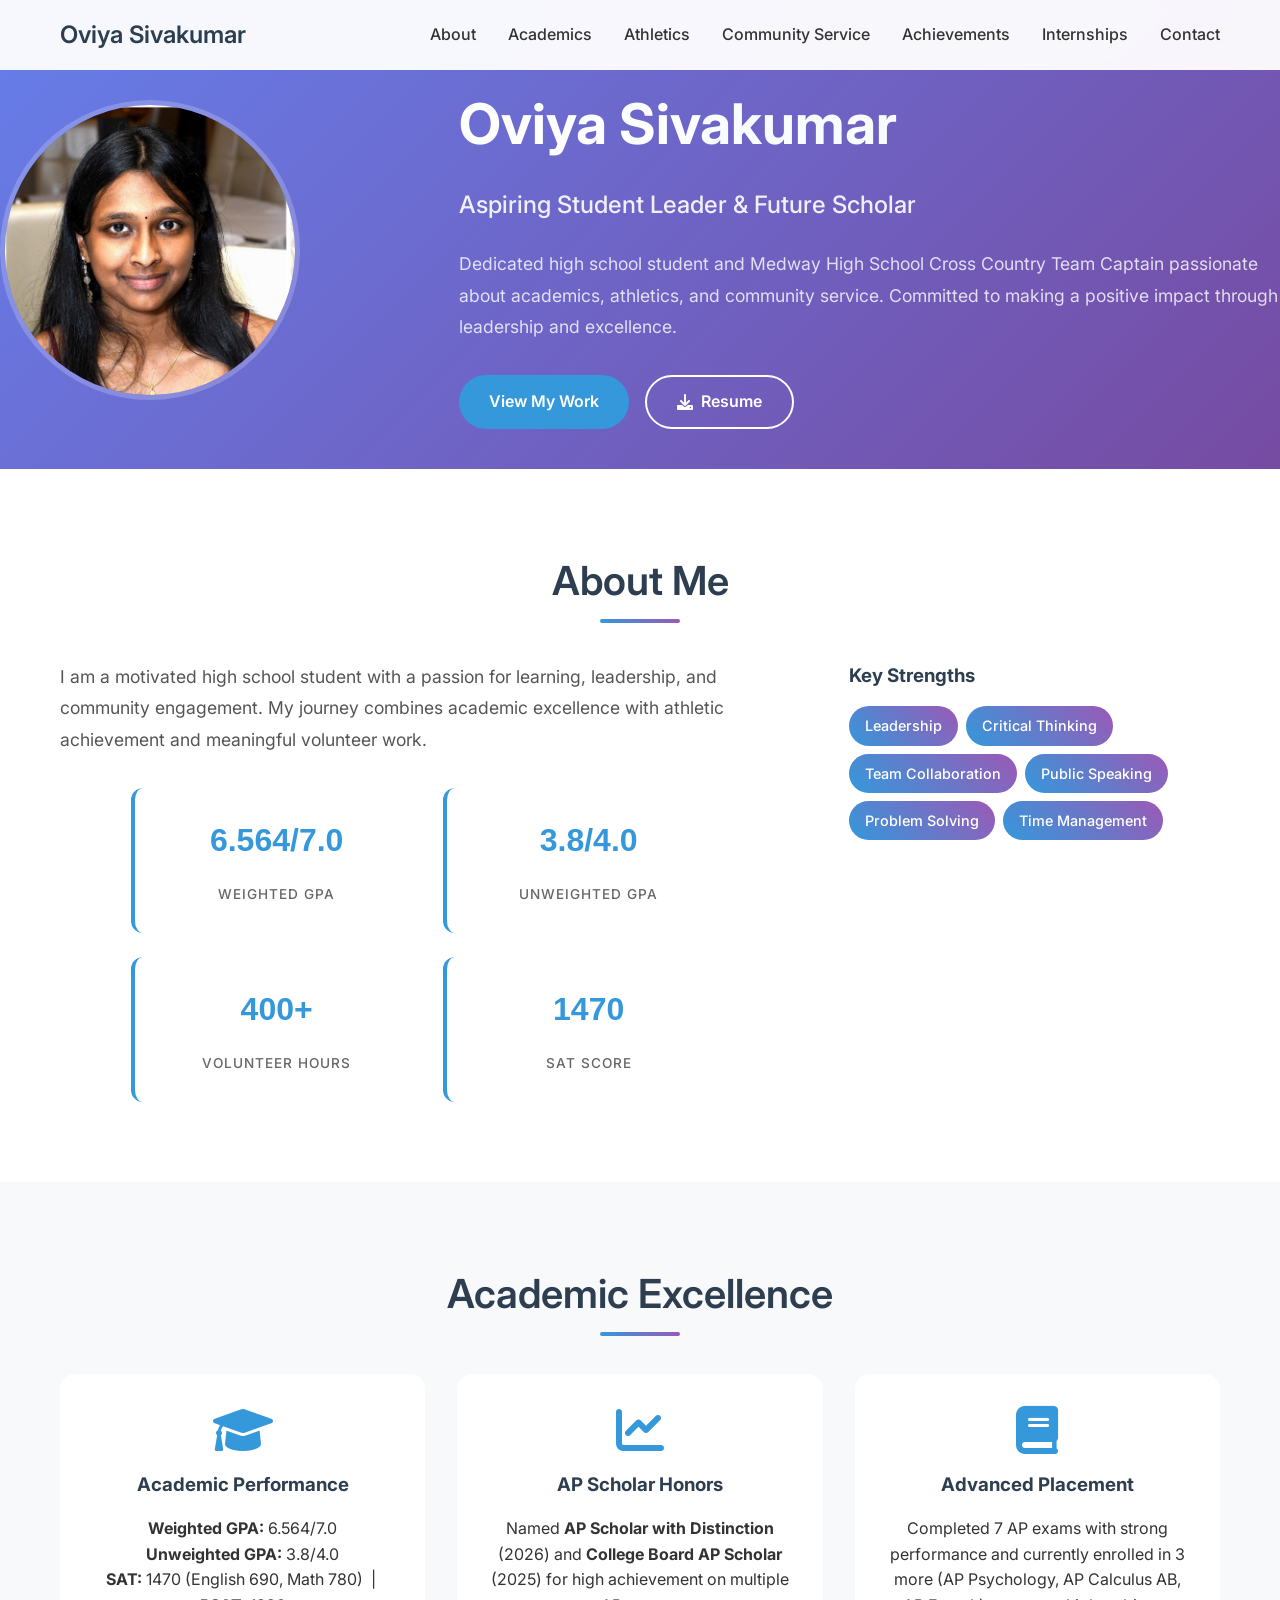
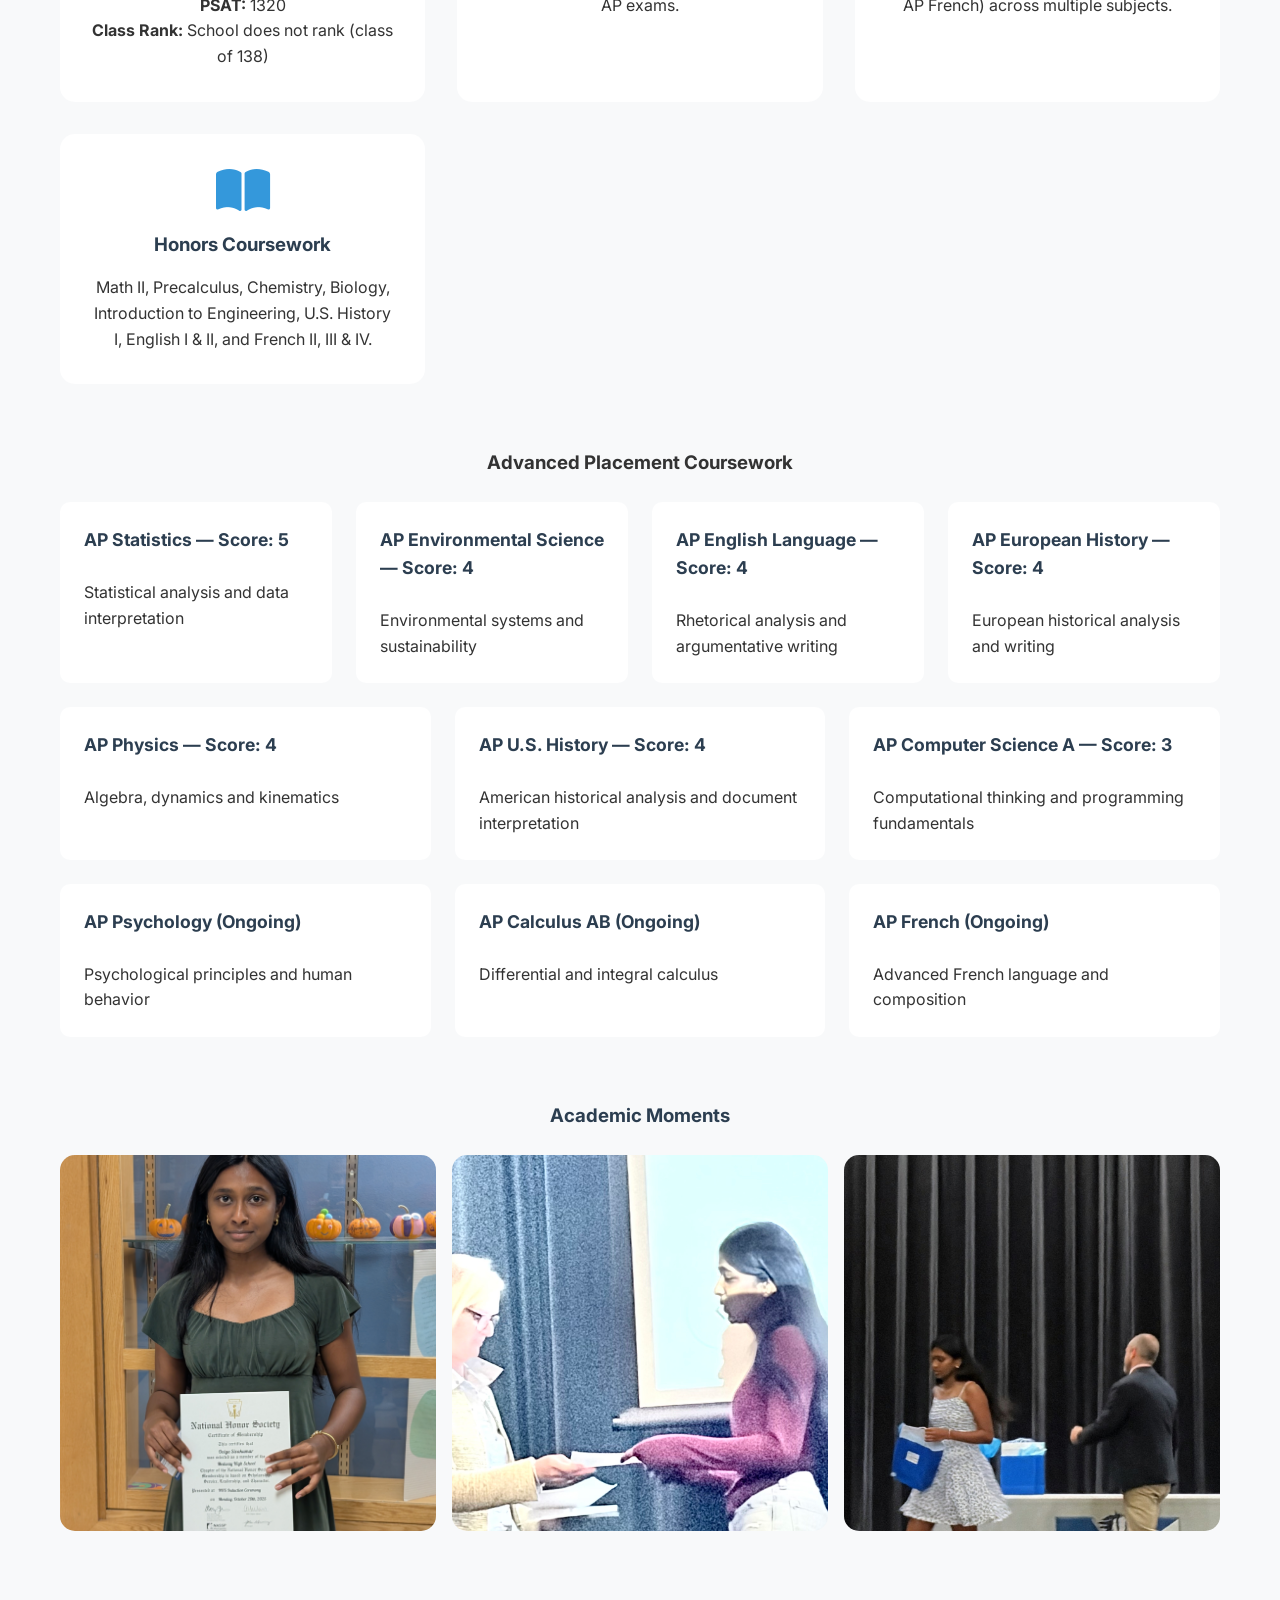
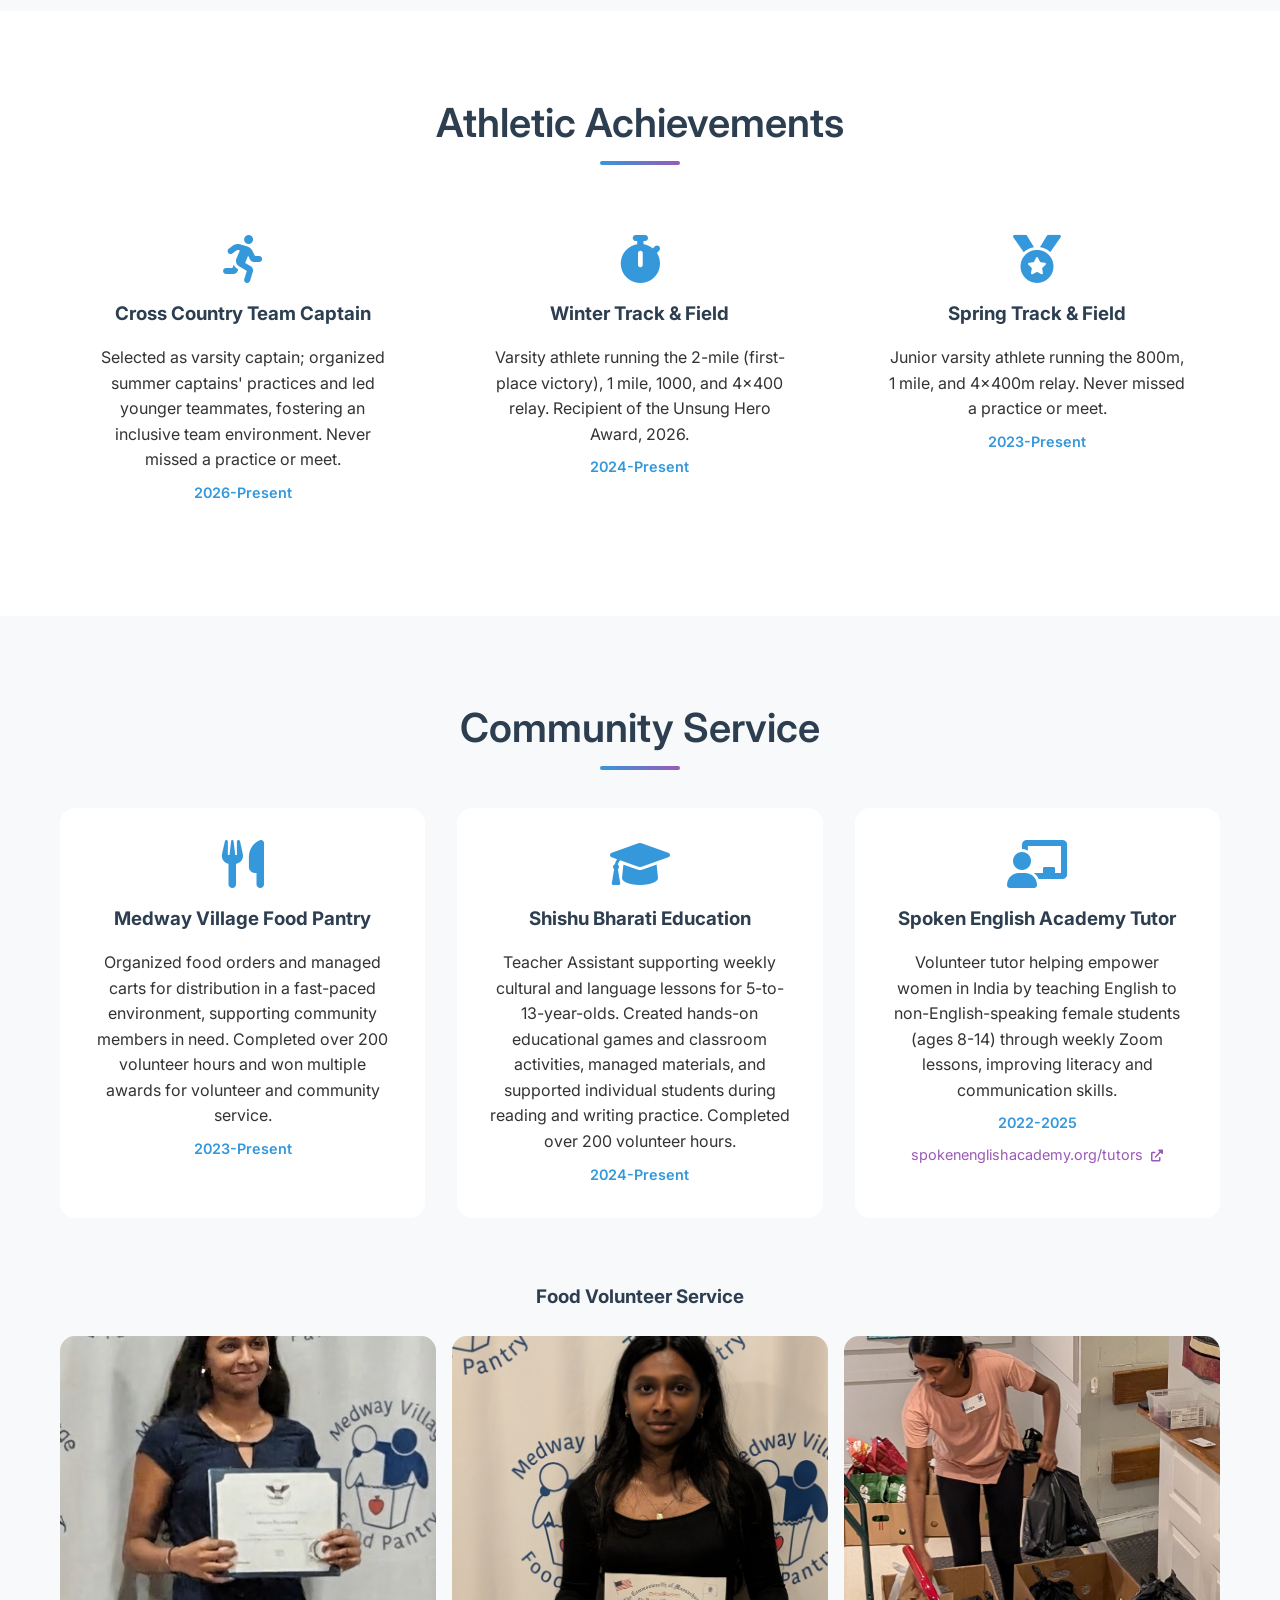
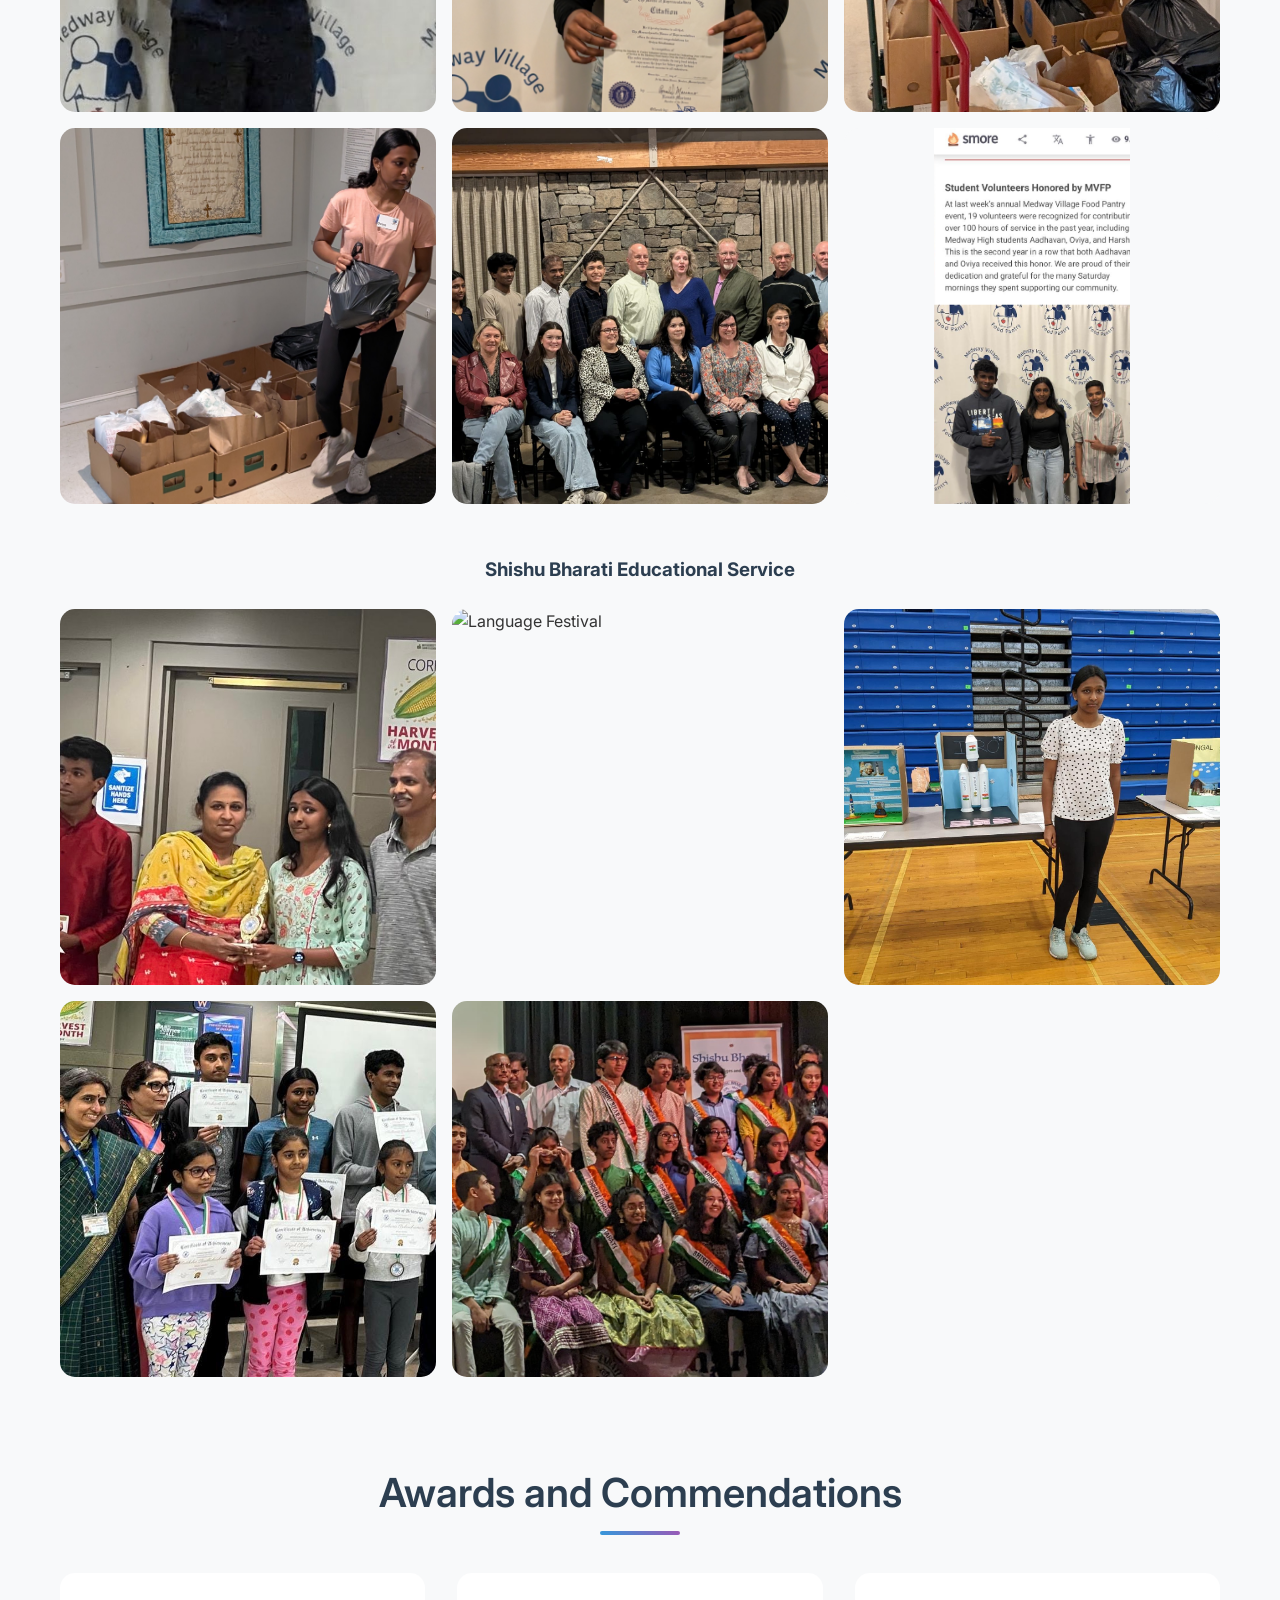
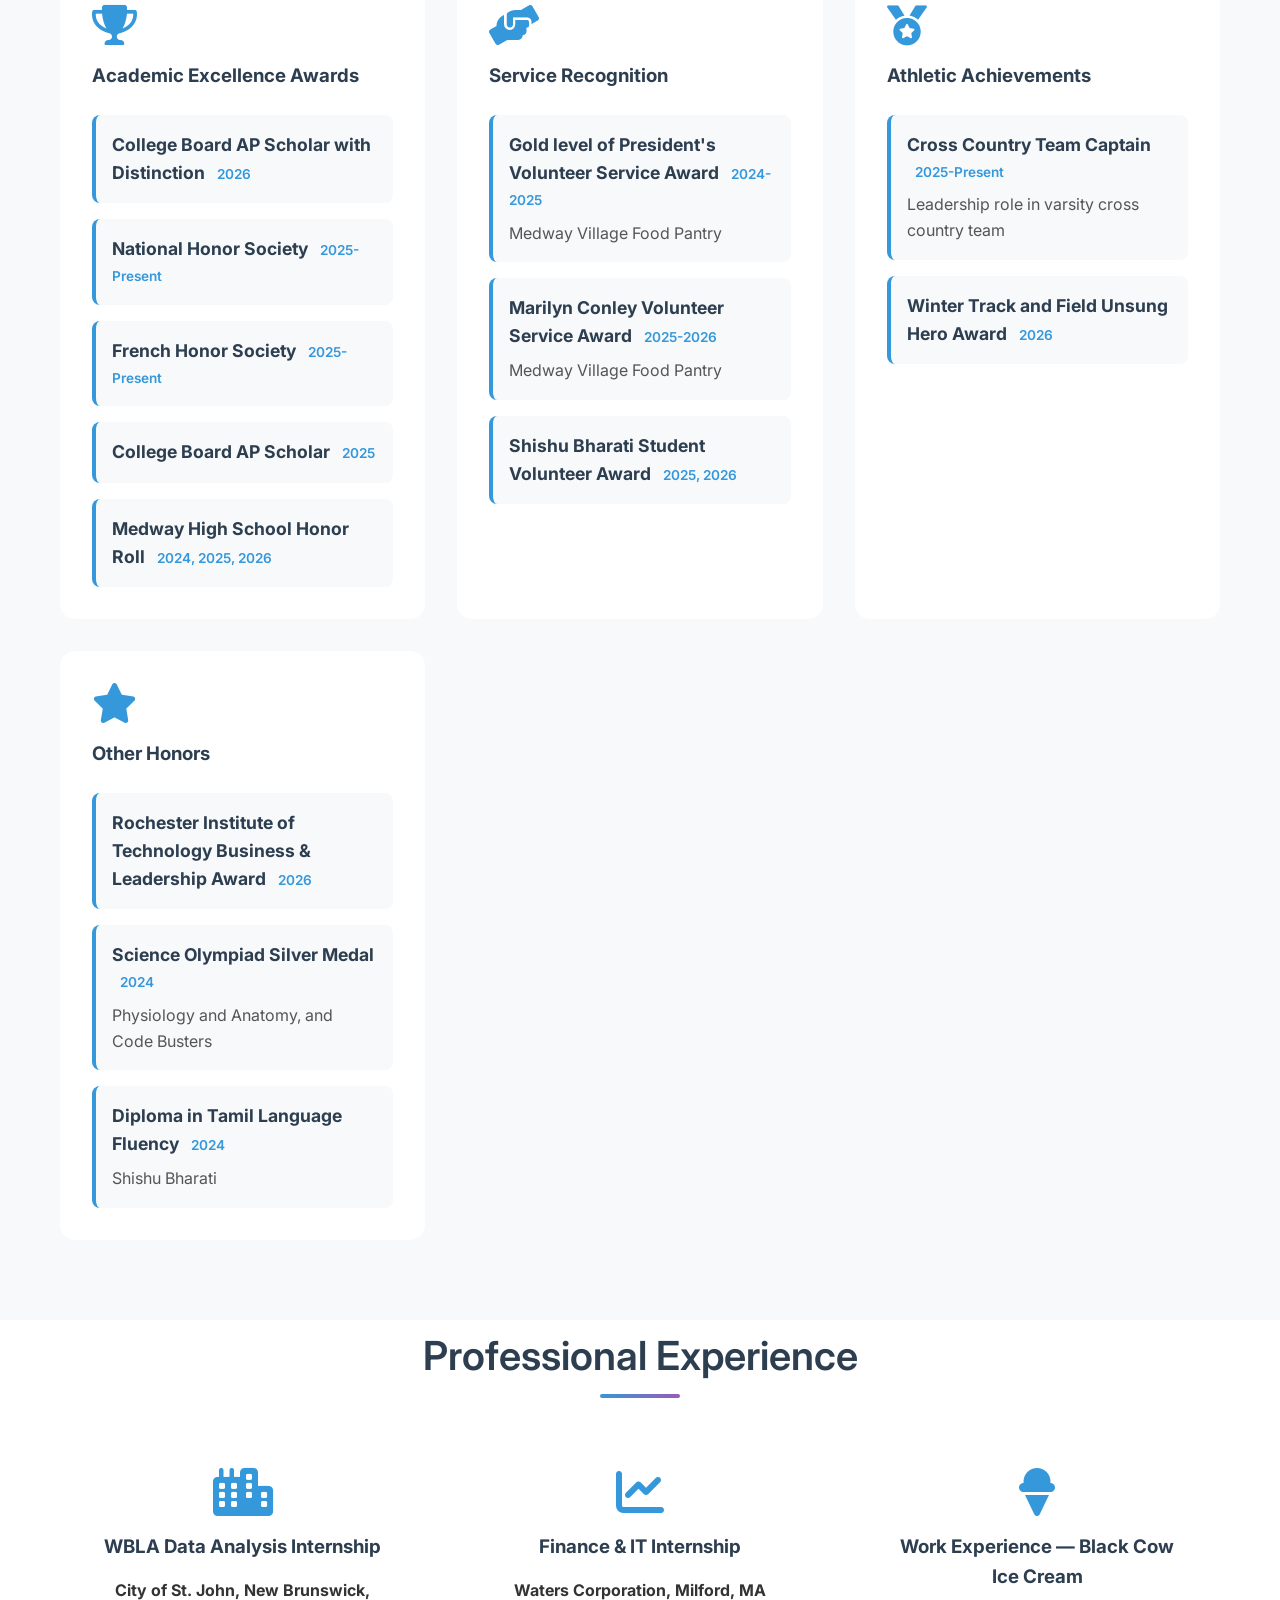
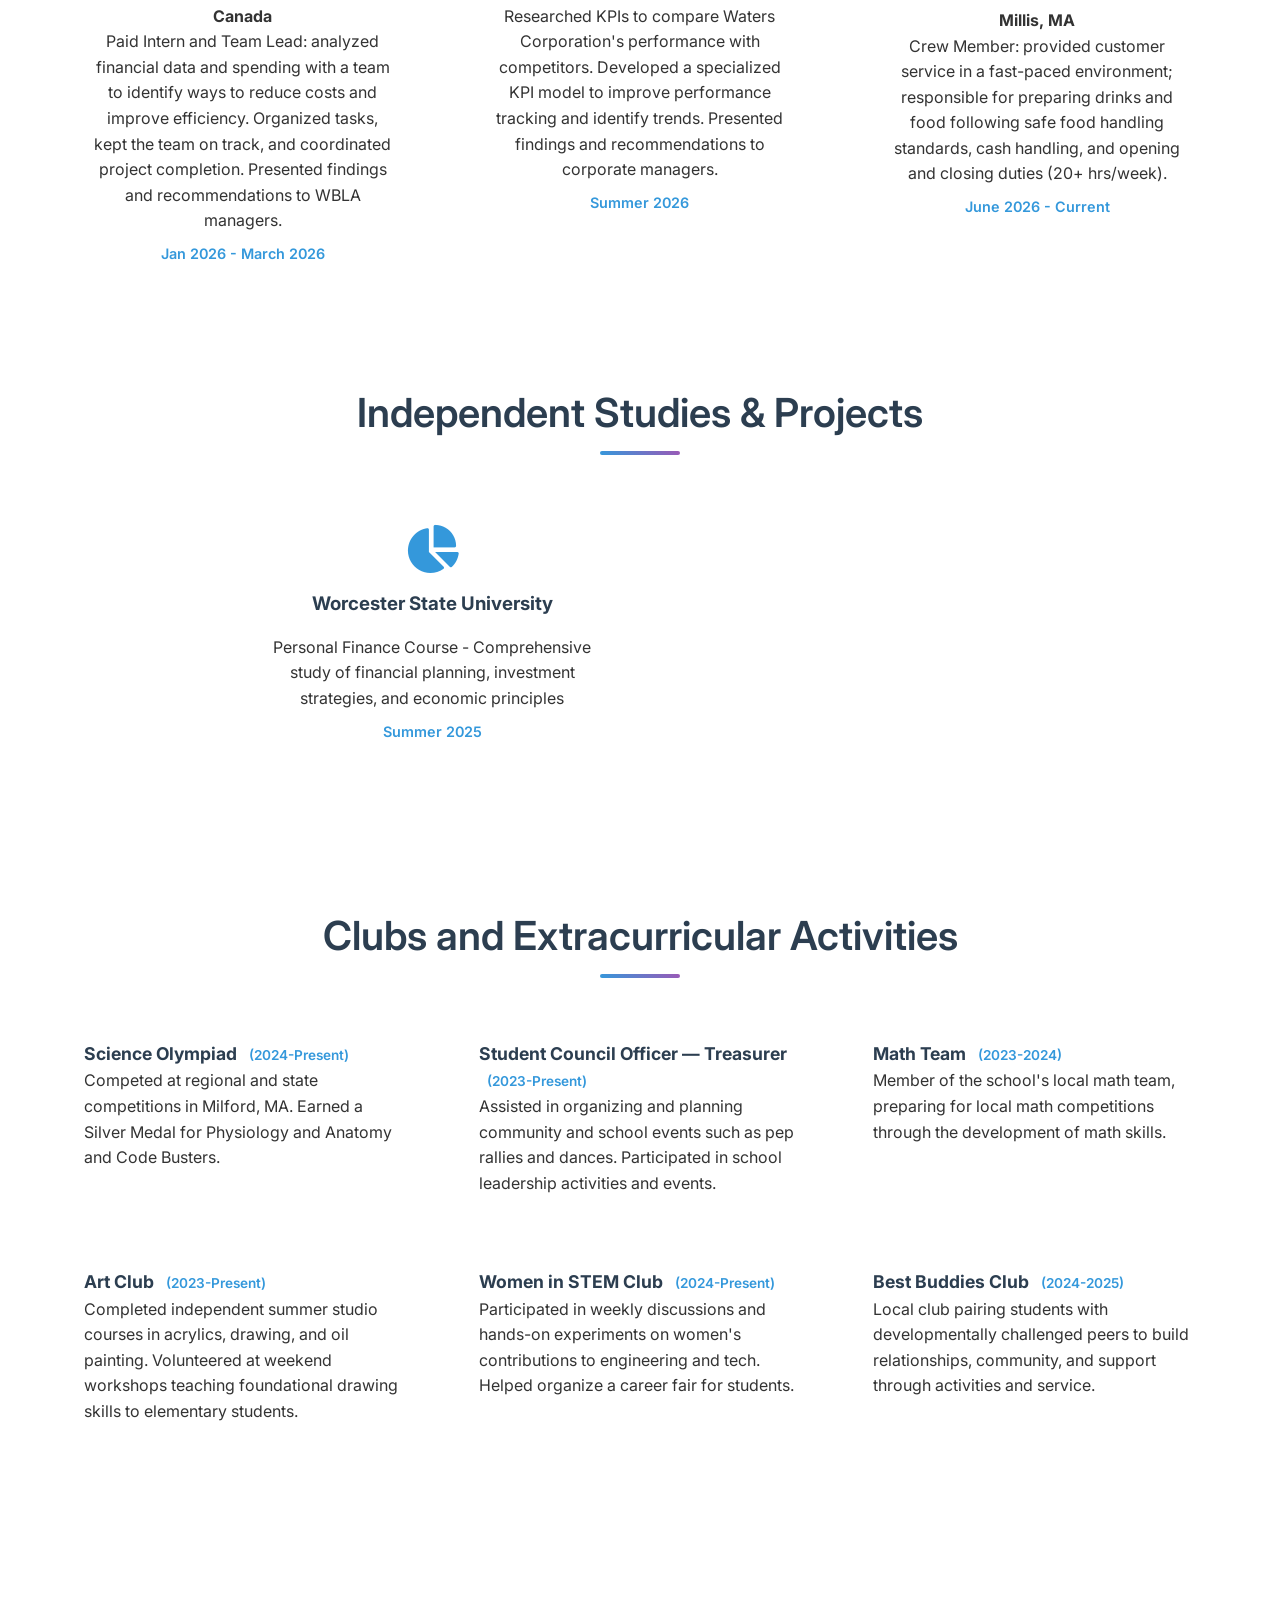
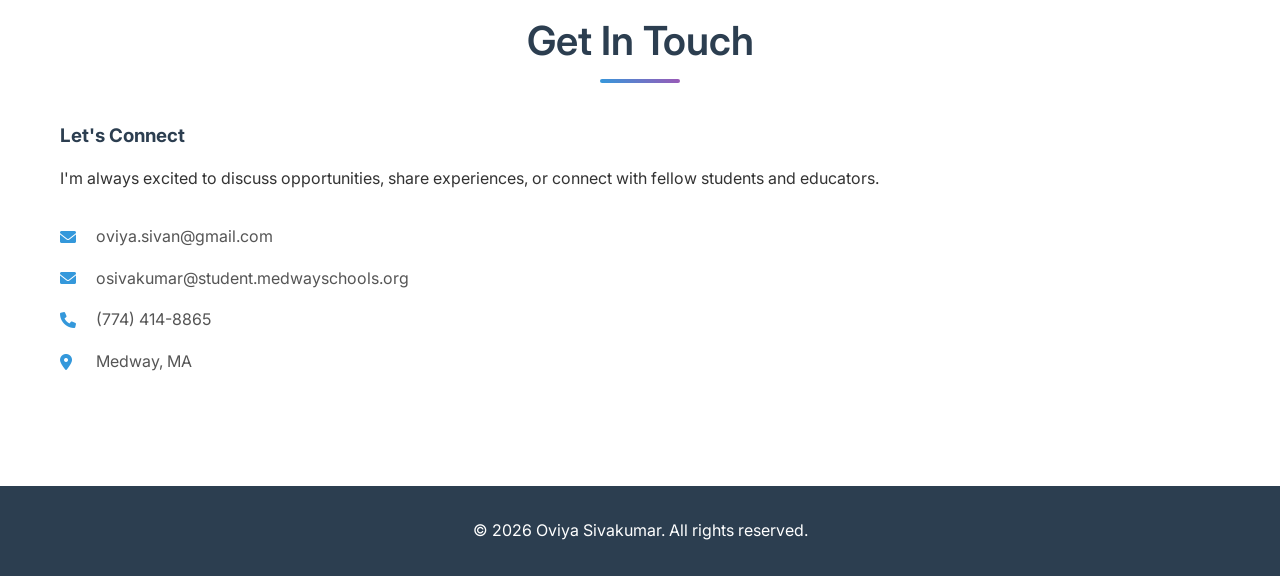
==== commit 1fac2d53: "To include spoken-english website and pictures, also to optimize Back-To-Top navigation." ====
--- a/classic.html
+++ b/classic.html
@@ -207,9 +207,6 @@
                         </div>
                     </div>
                 </div>
-                <div class="back-to-top-container">
-                    <a href="#header" class="back-to-top"><i class="fas fa-arrow-up"></i> Back to Top</a>
-                </div>
             </div>
         </section>
 
@@ -239,9 +236,6 @@
                     </div>
                   
                 </div>
-                <div class="back-to-top-container">
-                    <a href="#header" class="back-to-top"><i class="fas fa-arrow-up"></i> Back to Top</a>
-                </div>
             </div>
         </section>
 
@@ -267,6 +261,7 @@
                             <h3>Spoken English Academy Tutor</h3>
                             <p>Volunteer tutor helping empower women in India by teaching English to non-English-speaking female students (ages 8-14) through weekly Zoom lessons, improving literacy and communication skills.</p>
                             <span class="year">2022-2025</span>
+                            <a href="https://www.spokenenglishacademy.org/tutors.html" class="card-link" target="_blank" rel="noopener">spokenenglishacademy.org/tutors <i class="fas fa-external-link-alt"></i></a>
                         </div>
                     </div>
                     <div class="photo-gallery">
@@ -357,9 +352,6 @@
                         </div>
                     </div>
                 </div>
-                <div class="back-to-top-container">
-                    <a href="#header" class="back-to-top"><i class="fas fa-arrow-up"></i> Back to Top</a>
-                </div>
             </div>
         </section>
 
@@ -447,9 +439,6 @@
                         </div>
 
                     </div>
-                </div>
-                <div class="back-to-top-container">
-                    <a href="#header" class="back-to-top"><i class="fas fa-arrow-up"></i> Back to Top</a>
                 </div>
             </div>
         </section>
@@ -532,9 +521,6 @@
                             
                         </div>
                     </div>
-                <div class="back-to-top-container">
-                    <a href="#header" class="back-to-top"><i class="fas fa-arrow-up"></i> Back to Top</a>
-                </div>
             </div>  
         </section>
         
@@ -571,6 +557,8 @@
         </section>
     </main>
 
+    <a href="#header" class="back-to-top"><i class="fas fa-arrow-up"></i> Back to Top</a>
+
     <footer class="footer">
         <div class="container">
             <p>&copy; 2026 Oviya Sivakumar. All rights reserved.</p>
--- a/classic.css
+++ b/classic.css
@@ -1050,14 +1050,14 @@
   cursor: pointer;
 }
 
-.back-to-top-container {
-    text-align: center;
-    margin-top: 3rem;
-    padding-top: 2rem;
-    border-top: 1px solid #e0e0e0;
-}
-
 .back-to-top {
+    position: fixed;
+    right: 1.5rem;
+    bottom: 1.5rem;
+    z-index: 999;
+    opacity: 0;
+    visibility: hidden;
+    box-shadow: 0 4px 15px rgba(0, 0, 0, 0.2);
     display: inline-flex;
     align-items: center;
     gap: 0.5rem;
@@ -1071,6 +1071,11 @@
     transition: all 0.3s ease;
 }
 
+.back-to-top.visible {
+    opacity: 1;
+    visibility: visible;
+}
+
 .back-to-top:hover {
     transform: translateY(-2px);
     text-decoration: none;
@@ -1079,4 +1084,23 @@
 
 .back-to-top i {
     font-size: 0.8rem;
-}+}
+
+.card-link {
+    display: inline-block;
+    margin-top: 0.5rem;
+    font-size: 0.9rem;
+    color: #9b59b6;
+    text-decoration: none;
+    word-break: break-word;
+}
+
+.card-link:hover {
+    text-decoration: underline;
+}
+
+.service-card .card-link i {
+    font-size: 0.75rem;
+    margin: 0 0 0 0.25rem;
+    color: inherit;
+}
